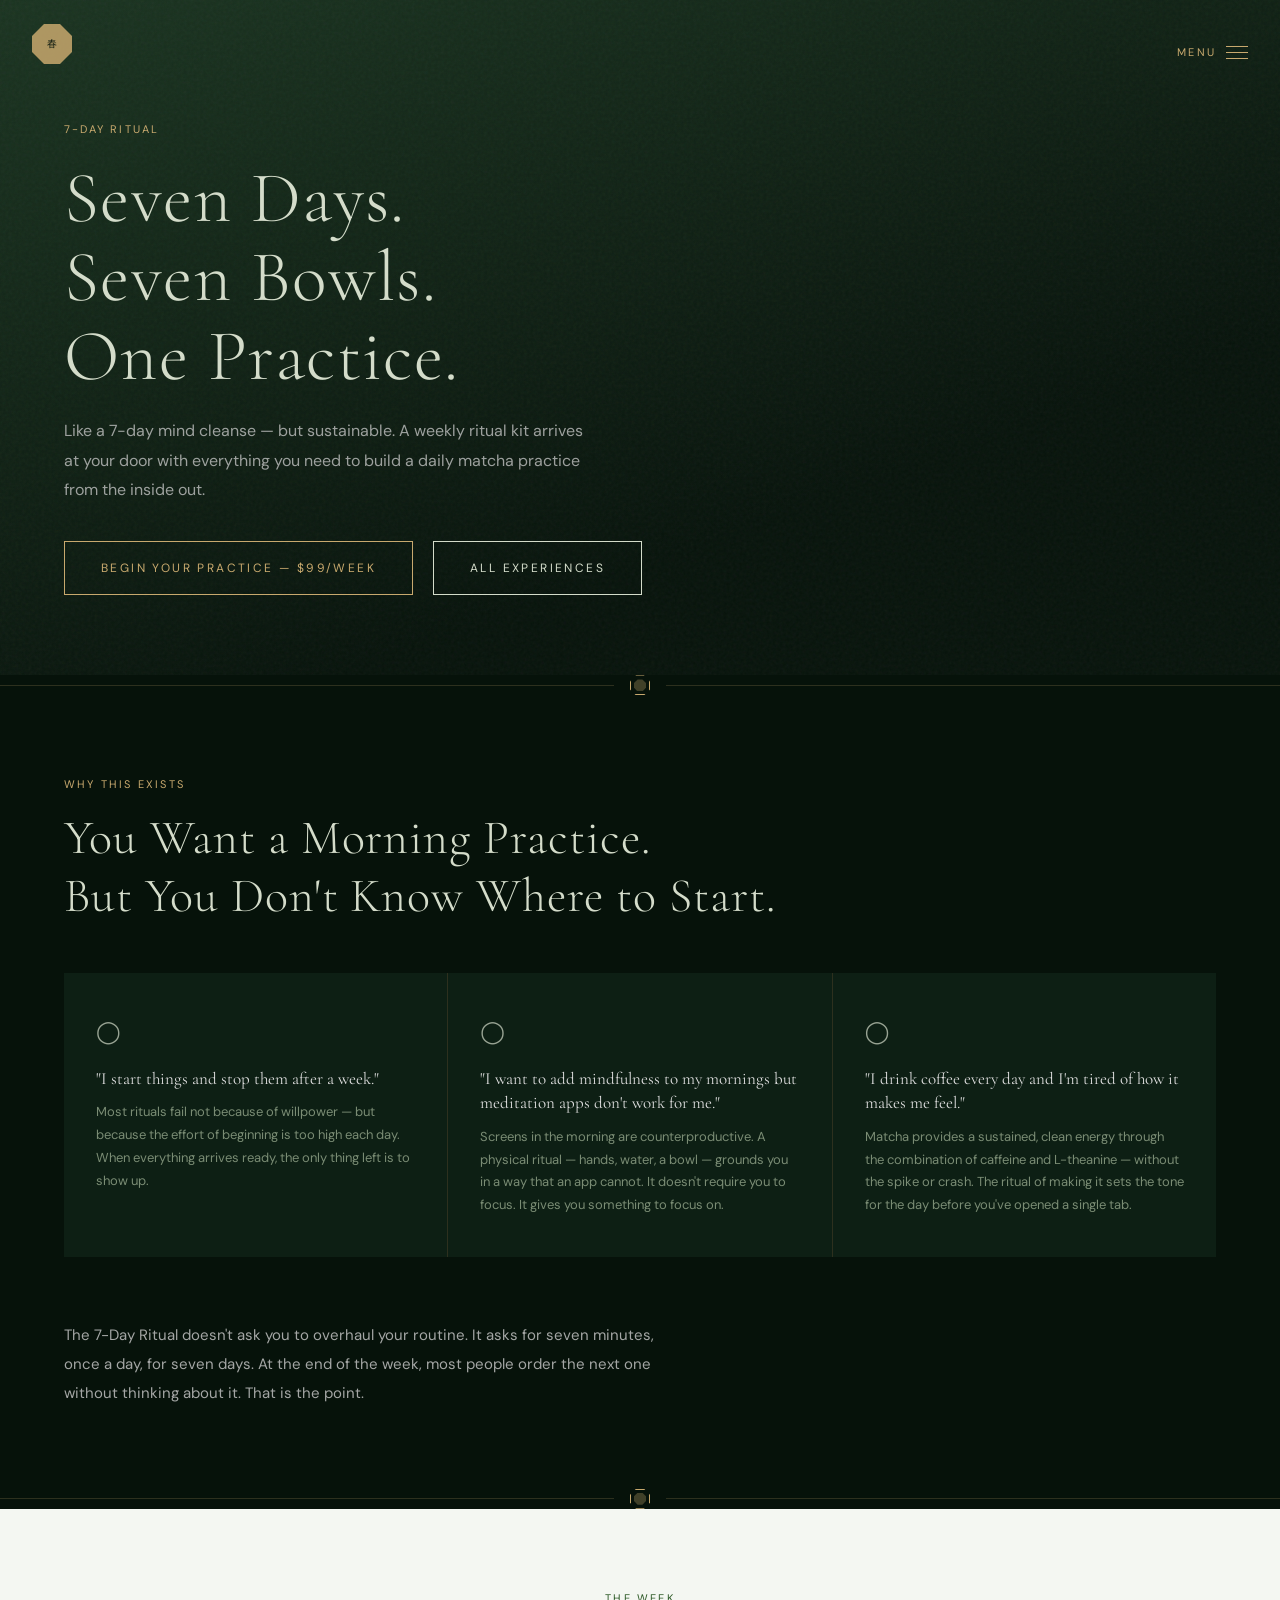
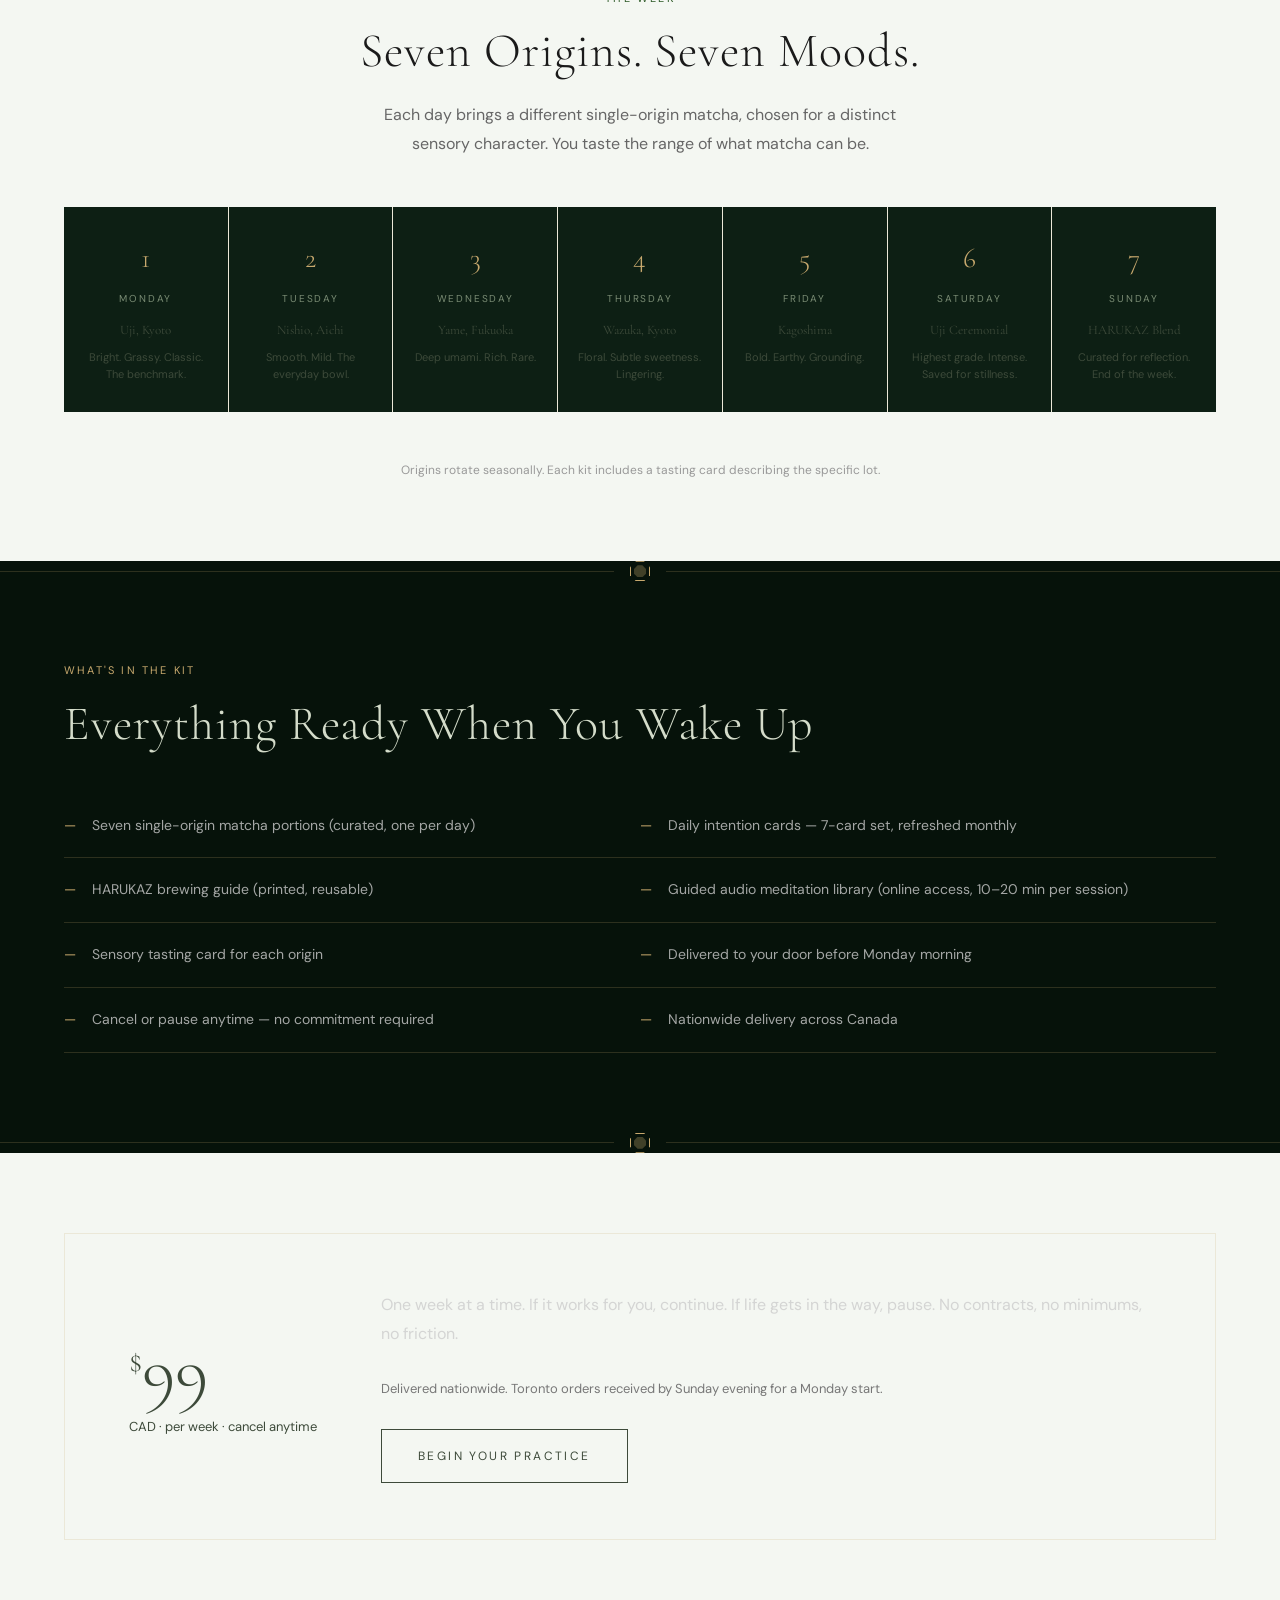
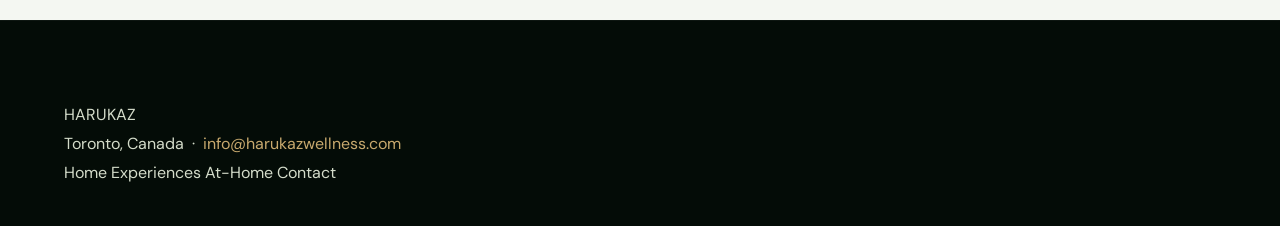
==== 7-day.html @ 4ddda568 "Add separate service pages with 60-min session timelines - home-visit.html: added 60-minute session " ====
<!DOCTYPE html>
<html lang="en">
<head>
  <meta charset="UTF-8">
  <meta name="viewport" content="width=device-width, initial-scale=1.0">
  <title>7-Day Matcha Ritual — HARUKAZ</title>
  <meta name="description" content="Seven days. Seven single-origin matchas. A daily ritual kit delivered to your door — with intention cards and guided meditation. $99/week.">
  <link rel="icon" type="image/png" href="assets/Harukaz.png">
  <link rel="stylesheet" href="style.css">
  <style>
    /* ── PAIN POINT SECTION ── */
    .pain-grid {
      display: grid;
      grid-template-columns: repeat(3, 1fr);
      gap: 1px;
      background: var(--border);
      margin-bottom: 64px;
    }
    .pain-card {
      background: var(--card-1);
      padding: 40px 32px;
    }
    .pain-card__icon { font-size: 22px; margin-bottom: 16px; display: block; opacity: 0.7; }
    .pain-card__q { font-family: var(--font-display); font-size: 17px; color: #ddd; margin-bottom: 10px; line-height: 1.45; }
    .pain-card__a { font-size: 13px; color: var(--text-muted); line-height: 1.75; }

    /* ── WEEKLY FLOW (days) ── */
    .week-flow {
      display: grid;
      grid-template-columns: repeat(7, 1fr);
      gap: 1px;
      background: var(--border);
      margin: 48px 0;
    }
    .day-card {
      background: var(--card-1);
      padding: 28px 18px;
      text-align: center;
    }
    .day-card__num {
      font-family: var(--font-display); font-size: 28px; font-weight: 300;
      color: var(--gold); display: block; margin-bottom: 8px;
    }
    .day-card__name { font-size: 10px; letter-spacing: 0.18em; text-transform: uppercase; color: var(--text-muted); margin-bottom: 12px; display: block; }
    .day-card__origin { font-family: var(--font-display); font-size: 13px; color: #ccc; margin-bottom: 6px; }
    .day-card__note { font-size: 11px; color: var(--text-muted); line-height: 1.6; }

    /* ── INCLUDES ── */
    .includes-list {
      list-style: none;
      display: grid; grid-template-columns: 1fr 1fr; gap: 0;
    }
    .includes-list li {
      padding: 20px 0; border-bottom: 1px solid var(--border);
      display: flex; gap: 16px; align-items: baseline;
      font-size: 14px; color: rgba(204,204,204,0.8);
    }
    .includes-list li::before { content: '—'; color: var(--gold); flex-shrink: 0; }

    /* ── PRICE BOX ── */
    .price-box {
      border: 1px solid var(--border);
      padding: 56px 64px;
      display: flex; gap: 64px; align-items: center;
    }
    .price-box__num {
      font-family: var(--font-display); font-size: 72px; font-weight: 300;
      color: #fff; line-height: 1; white-space: nowrap;
    }
    .price-box__num span { font-size: 32px; vertical-align: top; margin-top: 10px; display: inline-block; }
    .price-box__per { font-size: 13px; color: var(--text-muted); margin-top: 8px; }
    .price-box__detail { flex: 1; }
    .price-box__detail p { color: rgba(204,204,204,0.8); line-height: 1.85; margin-bottom: 28px; }

    @media (max-width: 1024px) {
      .week-flow { grid-template-columns: repeat(4, 1fr); }
    }
    @media (max-width: 900px) {
      .pain-grid { grid-template-columns: 1fr; }
      .includes-list { grid-template-columns: 1fr; }
      .price-box { flex-direction: column; gap: 32px; padding: 40px 28px; }
    }
    @media (max-width: 600px) {
      .week-flow { grid-template-columns: repeat(2, 1fr); }
    }
  </style>
</head>
<body>

<!-- Nav -->
<nav id="nav-persistent">
  <a href="index.html" class="nav-logo-mark" aria-label="HARUKAZ Home">
    <div class="logo-placeholder" aria-hidden="true">春</div>
  </a>
  <button id="nav-toggle" class="nav-toggle" aria-label="Toggle navigation">
    <span class="toggle-text">MENU</span>
    <span class="hamburger" aria-hidden="true"><span></span><span></span><span></span></span>
  </button>
</nav>
<div id="nav-overlay" role="dialog" aria-modal="true">
  <div class="nav-overlay__logo" aria-hidden="true"><img src="assets/Harukaz.png" alt="HARUKAZ"></div>
  <ul class="nav-overlay__links">
    <li><a href="index.html">HOME</a></li>
    <li><a href="services.html">EXPERIENCES</a></li>
    <li><a href="corporate.html">CORPORATE</a></li>
    <li><a href="tea.html">TEA LIBRARY</a></li>
    <li><a href="book.html">BOOK</a></li>
    <li><a href="about.html">ABOUT</a></li>
    <li><a href="contact.html">CONTACT</a></li>
    <li><a href="home-visit.html">AT-HOME</a></li>
  </ul>
</div>

<!-- Hero -->
<header class="page-hero" style="min-height:56vh;">
  <div class="container">
    <div class="label reveal">7-DAY RITUAL</div>
    <h1 class="reveal reveal-delay-1">Seven Days.<br>Seven Bowls.<br>One Practice.</h1>
    <p style="max-width:520px;color:rgba(204,204,204,0.75);margin-top:20px;line-height:1.85;" class="reveal reveal-delay-2">
      Like a 7-day mind cleanse — but sustainable. A weekly ritual kit arrives at your door with everything you need to build a daily matcha practice from the inside out.
    </p>
    <div style="margin-top:36px;" class="reveal reveal-delay-2">
      <a href="https://buy.stripe.com/6oUfZa7tbcsg73Kci7cIE03" class="btn btn--gold" style="margin-right:16px;">Begin Your Practice — $99/week</a>
      <a href="services.html" class="btn btn--ghost">All Experiences</a>
    </div>
  </div>
</header>

<div class="divider"><div class="divider__line"></div><div class="divider__octagon"></div><div class="divider__line"></div></div>

<!-- Pain Points -->
<section class="section section--dark" style="padding:80px 0;">
  <div class="container">
    <div class="section-header reveal" style="margin-bottom:48px;">
      <div class="label">WHY THIS EXISTS</div>
      <h2>You Want a Morning Practice.<br>But You Don't Know Where to Start.</h2>
    </div>

    <div class="pain-grid reveal">
      <div class="pain-card">
        <span class="pain-card__icon">◯</span>
        <p class="pain-card__q">"I start things and stop them after a week."</p>
        <p class="pain-card__a">Most rituals fail not because of willpower — but because the effort of beginning is too high each day. When everything arrives ready, the only thing left is to show up.</p>
      </div>
      <div class="pain-card">
        <span class="pain-card__icon">◯</span>
        <p class="pain-card__q">"I want to add mindfulness to my mornings but meditation apps don't work for me."</p>
        <p class="pain-card__a">Screens in the morning are counterproductive. A physical ritual — hands, water, a bowl — grounds you in a way that an app cannot. It doesn't require you to focus. It gives you something to focus on.</p>
      </div>
      <div class="pain-card">
        <span class="pain-card__icon">◯</span>
        <p class="pain-card__q">"I drink coffee every day and I'm tired of how it makes me feel."</p>
        <p class="pain-card__a">Matcha provides a sustained, clean energy through the combination of caffeine and L-theanine — without the spike or crash. The ritual of making it sets the tone for the day before you've opened a single tab.</p>
      </div>
    </div>

    <div class="reveal" style="max-width:620px;">
      <p style="color:rgba(204,204,204,0.8);line-height:1.95;font-size:15px;">
        The 7-Day Ritual doesn't ask you to overhaul your routine. It asks for seven minutes, once a day, for seven days. At the end of the week, most people order the next one without thinking about it. That is the point.
      </p>
    </div>
  </div>
</section>

<div class="divider"><div class="divider__line"></div><div class="divider__octagon"></div><div class="divider__line"></div></div>

<!-- The 7 Days -->
<section class="section section--light" style="padding:80px 0;">
  <div class="container">
    <div class="section-header section-header--centered reveal" style="margin-bottom:48px;">
      <div class="label">THE WEEK</div>
      <h2>Seven Origins. Seven Moods.</h2>
      <p style="max-width:520px;color:#666;margin:12px auto 0;line-height:1.8;">Each day brings a different single-origin matcha, chosen for a distinct sensory character. You taste the range of what matcha can be.</p>
    </div>
    <div class="week-flow reveal">
      <div class="day-card">
        <span class="day-card__num">1</span>
        <span class="day-card__name">Monday</span>
        <p class="day-card__origin">Uji, Kyoto</p>
        <p class="day-card__note">Bright. Grassy. Classic. The benchmark.</p>
      </div>
      <div class="day-card">
        <span class="day-card__num">2</span>
        <span class="day-card__name">Tuesday</span>
        <p class="day-card__origin">Nishio, Aichi</p>
        <p class="day-card__note">Smooth. Mild. The everyday bowl.</p>
      </div>
      <div class="day-card">
        <span class="day-card__num">3</span>
        <span class="day-card__name">Wednesday</span>
        <p class="day-card__origin">Yame, Fukuoka</p>
        <p class="day-card__note">Deep umami. Rich. Rare.</p>
      </div>
      <div class="day-card">
        <span class="day-card__num">4</span>
        <span class="day-card__name">Thursday</span>
        <p class="day-card__origin">Wazuka, Kyoto</p>
        <p class="day-card__note">Floral. Subtle sweetness. Lingering.</p>
      </div>
      <div class="day-card">
        <span class="day-card__num">5</span>
        <span class="day-card__name">Friday</span>
        <p class="day-card__origin">Kagoshima</p>
        <p class="day-card__note">Bold. Earthy. Grounding.</p>
      </div>
      <div class="day-card">
        <span class="day-card__num">6</span>
        <span class="day-card__name">Saturday</span>
        <p class="day-card__origin">Uji Ceremonial</p>
        <p class="day-card__note">Highest grade. Intense. Saved for stillness.</p>
      </div>
      <div class="day-card">
        <span class="day-card__num">7</span>
        <span class="day-card__name">Sunday</span>
        <p class="day-card__origin">HARUKAZ Blend</p>
        <p class="day-card__note">Curated for reflection. End of the week.</p>
      </div>
    </div>
    <p style="text-align:center;font-size:12px;color:#999;margin-top:16px;">Origins rotate seasonally. Each kit includes a tasting card describing the specific lot.</p>
  </div>
</section>

<div class="divider"><div class="divider__line"></div><div class="divider__octagon"></div><div class="divider__line"></div></div>

<!-- What's included -->
<section class="section section--dark" style="padding:80px 0;">
  <div class="container">
    <div class="section-header reveal" style="margin-bottom:40px;">
      <div class="label">WHAT'S IN THE KIT</div>
      <h2>Everything Ready When You Wake Up</h2>
    </div>
    <ul class="includes-list reveal">
      <li>Seven single-origin matcha portions (curated, one per day)</li>
      <li>Daily intention cards — 7-card set, refreshed monthly</li>
      <li>HARUKAZ brewing guide (printed, reusable)</li>
      <li>Guided audio meditation library (online access, 10–20 min per session)</li>
      <li>Sensory tasting card for each origin</li>
      <li>Delivered to your door before Monday morning</li>
      <li>Cancel or pause anytime — no commitment required</li>
      <li>Nationwide delivery across Canada</li>
    </ul>
  </div>
</section>

<div class="divider"><div class="divider__line"></div><div class="divider__octagon"></div><div class="divider__line"></div></div>

<!-- Price & CTA -->
<section class="section section--light" style="padding:80px 0;">
  <div class="container">
    <div class="price-box reveal">
      <div>
        <p class="price-box__num"><span>$</span>99</p>
        <p class="price-box__per">CAD · per week · cancel anytime</p>
      </div>
      <div class="price-box__detail">
        <p>One week at a time. If it works for you, continue. If life gets in the way, pause. No contracts, no minimums, no friction.</p>
        <p style="font-size:13px;color:#777;margin-bottom:28px;">Delivered nationwide. Toronto orders received by Sunday evening for a Monday start.</p>
        <a href="https://buy.stripe.com/6oUfZa7tbcsg73Kci7cIE03" class="btn btn--dark">Begin Your Practice</a>
      </div>
    </div>
  </div>
</section>

<!-- Footer -->
<footer class="footer">
  <div class="container">
    <div class="footer__inner">
      <p class="footer__brand">HARUKAZ</p>
      <p>Toronto, Canada &nbsp;·&nbsp; <a href="mailto:info@harukazwellness.com" style="color:var(--gold);">info@harukazwellness.com</a></p>
      <nav class="footer__links">
        <a href="index.html">Home</a>
        <a href="services.html">Experiences</a>
        <a href="home-visit.html">At-Home</a>
        <a href="contact.html">Contact</a>
      </nav>
    </div>
  </div>
</footer>

<script src="main.js"></script>
</body>
</html>
---- style.css ----
/* ─────────────────────────────────────────────
   HARUKAZ — Global Stylesheet
   春風 · Matcha Meditation for Elevated Minds
   ───────────────────────────────────────────── */

@import url('https://fonts.googleapis.com/css2?family=Cormorant+Garamond:ital,wght@0,300;0,400;0,500;0,600;1,300;1,400;1,500&family=DM+Sans:wght@300;400;500&family=Noto+Serif+JP:wght@300;400;500&display=swap');

/* ── Reset & Base ── */
*, *::before, *::after { box-sizing: border-box; margin: 0; padding: 0; }

:root {
  --bg-dark:    #06120A;
  --bg-light:   #F4F7F2;
  --card-1:     #0D1F14;
  --card-2:     #162A1C;
  --gold:       #C8A96E;
  --gold-dim:   rgba(200,169,110,0.15);
  --red:        #C0392B;
  --matcha:     #2D5A27;
  --matcha-deep:#1A3320;
  --text-dark:  #D4DCCA;
  --text-light: #3D4A3A;
  --text-muted: #7A8C74;
  --border:     rgba(200,169,110,0.2);

  --font-display: 'Cormorant Garamond', Georgia, serif;
  --font-body:    'DM Sans', system-ui, sans-serif;
  --font-jp:      'Noto Serif JP', serif;

  --transition: 0.6s cubic-bezier(0.25, 0.46, 0.45, 0.94);
  --transition-fast: 0.3s ease;
}

html { scroll-behavior: smooth; font-size: 16px; }

body {
  font-family: var(--font-body);
  background: var(--bg-dark);
  color: var(--text-dark);
  line-height: 1.7;
  overflow-x: hidden;
}

img { display: block; max-width: 100%; height: auto; }
a { color: inherit; text-decoration: none; }
button { cursor: pointer; border: none; background: none; font-family: inherit; }

/* ── Typography Scale ── */
h1 { font-family: var(--font-display); font-size: clamp(48px, 8vw, 72px); font-weight: 300; letter-spacing: 0.02em; line-height: 1.1; }
h2 { font-family: var(--font-display); font-size: clamp(32px, 5vw, 48px); font-weight: 300; letter-spacing: 0.02em; line-height: 1.2; }
h3 { font-family: var(--font-display); font-size: clamp(20px, 3vw, 28px); font-weight: 400; line-height: 1.3; }
p  { font-size: 16px; line-height: 1.8; }

.label {
  font-family: var(--font-body);
  font-size: 11px;
  letter-spacing: 0.2em;
  text-transform: uppercase;
  color: var(--gold);
  display: flex;
  align-items: baseline;
  gap: 0.6em;
}
.label .jp {
  font-family: var(--font-jp);
  font-size: 12px;
  letter-spacing: 0.1em;
  text-transform: none;
}

.caption { font-size: 12px; letter-spacing: 0.05em; color: var(--text-muted); }

/* ── Layout Utilities ── */
.container { width: 100%; max-width: 1200px; margin: 0 auto; padding: 0 24px; }
.container--wide { max-width: 1400px; }
.container--narrow { max-width: 800px; }

.section { padding: 120px 0; }
.section--dark  { background: var(--bg-dark); color: var(--text-dark); }
.section--light { background: var(--bg-light); color: var(--text-light); }
.section--light .label { color: var(--matcha); }
.section--light h2, .section--light h3 { color: #1A1A1A; }
.section--light p { color: var(--text-light); }

/* ── Gold Divider ── */
.divider {
  display: flex;
  align-items: center;
  gap: 16px;
  margin: 0;
  overflow: hidden;
}
.divider__line { flex: 1; height: 1px; background: var(--border); }
.divider__octagon {
  width: 20px; height: 20px; flex-shrink: 0;
  display: inline-block;
  background: transparent;
  clip-path: polygon(30% 0%, 70% 0%, 100% 30%, 100% 70%, 70% 100%, 30% 100%, 0% 70%, 0% 30%);
  border: 1px solid var(--gold);
  position: relative;
}
.divider__octagon::after {
  content: '';
  position: absolute;
  inset: 3px;
  clip-path: polygon(30% 0%, 70% 0%, 100% 30%, 100% 70%, 70% 100%, 30% 100%, 0% 70%, 0% 30%);
  background: var(--gold);
  opacity: 0.3;
}

/* ── Octagon Motif ── */
.oct-frame {
  position: relative;
  padding: 32px 40px;
}
.oct-frame::before {
  content: '';
  position: absolute;
  inset: 0;
  clip-path: polygon(6% 0%, 94% 0%, 100% 6%, 100% 94%, 94% 100%, 6% 100%, 0% 94%, 0% 6%);
  border: 1px solid var(--border);
  pointer-events: none;
}

/* ── Navigation (Full-Screen Overlay) ── */
#nav-persistent {
  position: fixed;
  top: 0; left: 0; right: 0;
  z-index: 900;
  padding: 24px 32px;
  display: flex;
  justify-content: space-between;
  align-items: center;
  pointer-events: none;
  transition: background 0.5s ease, backdrop-filter 0.5s ease, padding 0.4s ease;
}
#nav-persistent.scrolled {
  background: rgba(6, 18, 10, 0.88);
  backdrop-filter: blur(14px);
  -webkit-backdrop-filter: blur(14px);
  padding: 16px 32px;
  border-bottom: 1px solid rgba(200, 169, 110, 0.12);
}
#nav-persistent > * { pointer-events: all; }

.nav-logo-mark {
  width: 56px; height: 56px;
  opacity: 0.85;
  transition: opacity var(--transition-fast);
}
.nav-logo-mark:hover { opacity: 1; }
.nav-logo-mark img { width: 100%; height: 100%; object-fit: contain; }

/* Overlay logo: invert white bg so it shows cleanly on dark overlay */
.nav-overlay__logo img {
  filter: invert(1);
  mix-blend-mode: screen;
}
.nav-logo-mark .logo-placeholder {
  width: 40px; height: 40px;
  clip-path: polygon(30% 0%, 70% 0%, 100% 30%, 100% 70%, 70% 100%, 30% 100%, 0% 70%, 0% 30%);
  background: var(--gold);
  display: flex; align-items: center; justify-content: center;
  font-family: var(--font-display);
  font-size: 10px;
  color: var(--bg-dark);
  letter-spacing: 0.05em;
}

.nav-toggle {
  font-family: var(--font-body);
  font-size: 11px;
  letter-spacing: 0.2em;
  text-transform: uppercase;
  color: var(--gold);
  display: flex;
  align-items: center;
  gap: 10px;
  transition: opacity var(--transition-fast);
  background: none;
  border: none;
  cursor: pointer;
}
.nav-toggle:hover { opacity: 0.7; }
.nav-toggle .hamburger {
  display: flex; flex-direction: column; gap: 5px;
}
.nav-toggle .hamburger span {
  display: block; width: 22px; height: 1px;
  background: var(--gold);
  transition: var(--transition-fast);
}
.nav-toggle.active .hamburger span:nth-child(1) { transform: translateY(6px) rotate(45deg); }
.nav-toggle.active .hamburger span:nth-child(2) { opacity: 0; }
.nav-toggle.active .hamburger span:nth-child(3) { transform: translateY(-6px) rotate(-45deg); }

/* Full-Screen Nav Overlay */
#nav-overlay {
  position: fixed;
  inset: 0;
  z-index: 800;
  background: rgba(4, 12, 7, 0.97);
  backdrop-filter: blur(12px);
  display: flex;
  flex-direction: column;
  align-items: center;
  justify-content: center;
  opacity: 0;
  pointer-events: none;
  transition: opacity 0.5s ease;
}
#nav-overlay.open {
  opacity: 1;
  pointer-events: all;
}

.nav-overlay__logo {
  width: 180px;
  margin-bottom: 48px;
}
.nav-overlay__logo img { width: 100%; }
.nav-overlay__logo .logo-placeholder-lg {
  width: 180px; height: 180px;
  clip-path: polygon(30% 0%, 70% 0%, 100% 30%, 100% 70%, 70% 100%, 30% 100%, 0% 70%, 0% 30%);
  background: linear-gradient(135deg, var(--gold) 0%, #8B7340 100%);
  display: flex; align-items: center; justify-content: center;
  font-family: var(--font-display);
  font-size: 28px;
  font-weight: 300;
  color: var(--bg-dark);
  letter-spacing: 0.15em;
}

.nav-overlay__links {
  list-style: none;
  text-align: center;
}
.nav-overlay__links li {
  margin-bottom: 8px;
  transform: translateY(20px);
  opacity: 0;
  transition: opacity 0.4s ease, transform 0.4s ease;
}
#nav-overlay.open .nav-overlay__links li { opacity: 1; transform: translateY(0); }
#nav-overlay.open .nav-overlay__links li:nth-child(1) { transition-delay: 0.05s; }
#nav-overlay.open .nav-overlay__links li:nth-child(2) { transition-delay: 0.10s; }
#nav-overlay.open .nav-overlay__links li:nth-child(3) { transition-delay: 0.15s; }
#nav-overlay.open .nav-overlay__links li:nth-child(4) { transition-delay: 0.20s; }
#nav-overlay.open .nav-overlay__links li:nth-child(5) { transition-delay: 0.25s; }
#nav-overlay.open .nav-overlay__links li:nth-child(6) { transition-delay: 0.30s; }
#nav-overlay.open .nav-overlay__links li:nth-child(7) { transition-delay: 0.35s; }

.nav-overlay__links a {
  display: block;
  padding: 10px 24px;
  font-family: var(--font-display);
  font-size: clamp(36px, 5vw, 56px);
  font-weight: 300;
  color: var(--text-dark);
  letter-spacing: 0.05em;
  transition: color var(--transition-fast);
  line-height: 1.1;
}
.nav-overlay__links a:hover { color: var(--gold); }
.nav-overlay__links .nav-jp {
  display: block;
  font-family: var(--font-jp);
  font-size: 12px;
  letter-spacing: 0.15em;
  color: var(--text-muted);
  margin-top: -2px;
}

/* ── Hero Section ── */
.hero {
  min-height: 100vh;
  display: flex;
  align-items: center;
  justify-content: center;
  position: relative;
  overflow: hidden;
  background: linear-gradient(160deg, var(--matcha-deep) 0%, var(--bg-dark) 60%);
}

.hero__canvas {
  position: absolute;
  inset: 0;
  width: 100%;
  height: 100%;
  pointer-events: none;
}

.hero__content {
  position: relative;
  z-index: 2;
  text-align: center;
  padding: 120px 24px;
}

.hero__eyebrow {
  font-family: var(--font-body);
  font-size: 11px;
  letter-spacing: 0.25em;
  text-transform: uppercase;
  color: var(--gold);
  opacity: 0;
  animation: fadeUp 1s ease 0.3s forwards;
  margin-bottom: 32px;
}

.hero__title {
  font-family: var(--font-display);
  font-size: clamp(64px, 12vw, 120px);
  font-weight: 300;
  color: #FFFFFF;
  letter-spacing: 0.15em;
  opacity: 0;
  animation: fadeUp 1.2s ease 0.6s forwards;
  margin-bottom: 16px;
}

.hero__kanji {
  font-family: var(--font-jp);
  font-size: clamp(20px, 3vw, 32px);
  font-weight: 300;
  color: var(--gold);
  letter-spacing: 0.4em;
  opacity: 0;
  animation: fadeUp 1s ease 0.9s forwards;
  margin-bottom: 40px;
}

.hero__tagline {
  font-family: var(--font-display);
  font-size: clamp(16px, 2vw, 22px);
  font-weight: 300;
  font-style: italic;
  color: rgba(204, 204, 204, 0.8);
  max-width: 600px;
  margin: 0 auto;
  opacity: 0;
  animation: fadeUp 1s ease 1.2s forwards;
}

.hero__scroll {
  position: absolute;
  bottom: 40px;
  left: 50%;
  transform: translateX(-50%);
  display: flex;
  flex-direction: column;
  align-items: center;
  gap: 8px;
  opacity: 0;
  animation: fadeUp 1s ease 1.8s forwards;
  color: var(--text-muted);
  font-size: 11px;
  letter-spacing: 0.15em;
}
.hero__scroll__arrow {
  width: 1px;
  height: 40px;
  background: linear-gradient(to bottom, transparent, var(--gold));
  animation: scrollPulse 2s ease-in-out infinite;
}

/* ── Hero Video Section ── */
.hero-video {
  position: relative;
  width: 100%;
  max-height: 56vh;
  overflow: hidden;
  background: var(--bg-dark);
  display: flex;
  align-items: center;
}
.hero-video video {
  width: 100%;
  height: 100%;
  max-height: 56vh;
  object-fit: cover;
  display: block;
}
.hero-video__placeholder {
  width: 100%;
  aspect-ratio: 16/9;
  max-height: 56vh;
  background: linear-gradient(160deg, var(--matcha-deep) 0%, var(--bg-dark) 55%, #0D1A0D 100%);
  display: flex;
  flex-direction: column;
  align-items: center;
  justify-content: center;
  gap: 16px;
  color: rgba(200, 169, 110, 0.35);
  font-family: var(--font-display);
  font-size: clamp(14px, 2vw, 20px);
  font-weight: 300;
  letter-spacing: 0.2em;
  text-transform: uppercase;
}
.hero-video__placeholder::before {
  content: '';
  width: 60px;
  height: 60px;
  border: 1px solid rgba(200, 169, 110, 0.3);
  clip-path: polygon(30% 0%, 70% 0%, 100% 30%, 100% 70%, 70% 100%, 30% 100%, 0% 70%, 0% 30%);
  animation: octPulse 3s ease-in-out infinite;
}
.hero-video__overlay {
  position: absolute;
  inset: 0;
  background: linear-gradient(to bottom, rgba(6,18,10,0.25) 0%, transparent 40%, rgba(6,18,10,0.55) 100%);
  pointer-events: none;
}
.hero-video__caption {
  position: absolute;
  bottom: 48px;
  left: 50%;
  transform: translateX(-50%);
  text-align: center;
  white-space: nowrap;
}
.hero-video__caption .label { justify-content: center; margin-bottom: 10px; }
.hero-video__caption p {
  font-family: var(--font-display);
  font-size: clamp(14px, 1.8vw, 20px);
  font-weight: 300;
  font-style: italic;
  color: rgba(255, 255, 255, 0.75);
}

/* ── Image Placeholders ── */
.img-placeholder {
  width: 100%;
  background: linear-gradient(135deg, var(--matcha-deep) 0%, var(--bg-dark) 100%);
  position: relative;
  overflow: hidden;
}
.img-placeholder::after {
  content: '';
  position: absolute;
  inset: 0;
  background: url("data:image/svg+xml,%3Csvg viewBox='0 0 256 256' xmlns='http://www.w3.org/2000/svg'%3E%3Cfilter id='grain'%3E%3CfeTurbulence type='fractalNoise' baseFrequency='0.9' numOctaves='4' stitchTiles='stitch'/%3E%3C/filter%3E%3Crect width='100%25' height='100%25' filter='url(%23grain)' opacity='0.08'/%3E%3C/svg%3E");
  opacity: 0.6;
  pointer-events: none;
}
.img-placeholder:hover { filter: saturate(1.2); }
.img-placeholder--tall  { aspect-ratio: 3/4; }
.img-placeholder--wide  { aspect-ratio: 16/9; }
.img-placeholder--sq    { aspect-ratio: 1; }
.img-placeholder--hero  { aspect-ratio: 16/7; }

/* ── Pull Quote ── */
.pull-quote {
  font-family: var(--font-display);
  font-size: clamp(24px, 3.5vw, 40px);
  font-weight: 300;
  font-style: italic;
  line-height: 1.4;
  text-align: center;
  max-width: 900px;
  margin: 0 auto;
  padding: 64px 40px;
  border-left: none;
  position: relative;
}
.pull-quote--framed {
  padding: 48px 64px;
  clip-path: polygon(2% 0%, 98% 0%, 100% 2%, 100% 98%, 98% 100%, 2% 100%, 0% 98%, 0% 2%);
  border: 1px solid var(--border);
}

/* ── Section Header ── */
.section-header { margin-bottom: 64px; }
.section-header .label { margin-bottom: 16px; }
.section-header h2 { margin-bottom: 20px; }
.section-header p { max-width: 600px; }
.section-header--centered { text-align: center; }
.section-header--centered p { margin: 0 auto; }
.section-header--centered .label { justify-content: center; }

/* ── Cards ── */
.card-grid { display: grid; gap: 24px; }
.card-grid--2 { grid-template-columns: repeat(2, 1fr); }
.card-grid--3 { grid-template-columns: repeat(3, 1fr); }
.card-grid--6 { grid-template-columns: repeat(3, 1fr); }

.card {
  background: var(--card-1);
  overflow: hidden;
  transition: transform var(--transition-fast), box-shadow var(--transition-fast);
  position: relative;
}
.card:hover { transform: translateY(-4px); box-shadow: 0 20px 60px rgba(0,0,0,0.4); }
.card--light { background: #fff; box-shadow: 0 4px 24px rgba(0,0,0,0.06); }
.card--light:hover { box-shadow: 0 20px 60px rgba(0,0,0,0.12); }

.card__image { overflow: hidden; }
.card__image .img-placeholder { transition: transform 0.8s ease; }
.card:hover .card__image .img-placeholder { transform: scale(1.04); }

.card__body { padding: 24px 28px 28px; }

.card__tag {
  display: inline-block;
  font-size: 10px;
  letter-spacing: 0.2em;
  text-transform: uppercase;
  color: var(--gold);
  margin-bottom: 12px;
}
.section--light .card__tag { color: var(--matcha); }

.card__title {
  font-family: var(--font-display);
  font-size: 22px;
  font-weight: 400;
  line-height: 1.3;
  margin-bottom: 12px;
}
.section--light .card__title { color: #1A1A1A; }

.card__excerpt { font-size: 14px; color: var(--text-muted); line-height: 1.7; }
.section--light .card__excerpt { color: #666; }

.card__link {
  display: inline-block;
  margin-top: 16px;
  font-size: 12px;
  letter-spacing: 0.15em;
  text-transform: uppercase;
  color: var(--gold);
  transition: gap var(--transition-fast);
}
.card__link::after { content: ' →'; }
.section--light .card__link { color: var(--matcha); }

/* Oct hover on service cards */
.card--service {
  clip-path: polygon(0% 0%, 100% 0%, 100% 100%, 0% 100%);
  transition: clip-path 0.4s ease, transform 0.3s ease;
}
.card--service:hover {
  clip-path: polygon(4% 0%, 96% 0%, 100% 4%, 100% 96%, 96% 100%, 4% 100%, 0% 96%, 0% 4%);
}

/* ── Stat Cards ── */
.stat-card {
  padding: 40px 32px;
  border: 1px solid var(--border);
  text-align: center;
}
.stat-card__number {
  font-family: var(--font-display);
  font-size: clamp(48px, 6vw, 72px);
  font-weight: 300;
  color: var(--gold);
  line-height: 1;
  margin-bottom: 12px;
}
.stat-card__label { font-size: 14px; color: var(--text-dark); line-height: 1.6; }
.stat-card__citation { margin-top: 12px; font-size: 11px; color: var(--text-muted); font-style: italic; }

/* ── Buttons & Links ── */
.btn {
  display: inline-block;
  padding: 16px 36px;
  font-family: var(--font-body);
  font-size: 12px;
  letter-spacing: 0.2em;
  text-transform: uppercase;
  transition: all var(--transition-fast);
  border: 1px solid currentColor;
}
.btn--gold { color: var(--gold); border-color: var(--gold); }
.btn--gold:hover { background: var(--gold); color: var(--bg-dark); }
.btn--white { color: #fff; border-color: rgba(255,255,255,0.4); }
.btn--white:hover { background: rgba(255,255,255,0.1); }
.btn--dark { color: var(--text-light); border-color: var(--text-light); }
.btn--dark:hover { background: var(--text-light); color: var(--bg-light); }

.text-link {
  font-size: 13px;
  letter-spacing: 0.15em;
  text-transform: uppercase;
  color: var(--gold);
  display: inline-flex;
  align-items: center;
  gap: 8px;
  transition: gap var(--transition-fast);
}
.text-link:hover { gap: 14px; }
.text-link::after { content: '→'; }
.section--light .text-link { color: var(--matcha); }

/* ── Animations ── */
@keyframes fadeUp {
  from { opacity: 0; transform: translateY(20px); }
  to   { opacity: 1; transform: translateY(0); }
}
@keyframes scrollPulse {
  0%, 100% { opacity: 0.4; transform: scaleY(1); }
  50%       { opacity: 1;   transform: scaleY(1.3); }
}
@keyframes shimmer {
  0%   { transform: translateX(-100%); }
  100% { transform: translateX(100%); }
}

/* Scroll-triggered reveal */
.reveal {
  opacity: 0;
  transform: translateY(24px);
  transition: opacity 0.8s ease, transform 0.8s ease;
}
.reveal.revealed { opacity: 1; transform: translateY(0); }
.reveal-delay-1 { transition-delay: 0.1s; }
.reveal-delay-2 { transition-delay: 0.2s; }
.reveal-delay-3 { transition-delay: 0.3s; }
.reveal-delay-4 { transition-delay: 0.4s; }
.reveal-delay-5 { transition-delay: 0.5s; }

/* ── Full-Width Image Section ── */
.fullwidth-section {
  position: relative;
  overflow: hidden;
  min-height: 70vh;
  display: flex;
  align-items: center;
}
.fullwidth-section__bg {
  position: absolute;
  inset: 0;
  background: linear-gradient(135deg, var(--matcha-deep) 0%, var(--bg-dark) 100%);
  transform: scale(1.05);
  transition: transform 8s ease;
}
.fullwidth-section__overlay {
  position: absolute;
  inset: 0;
  background: rgba(6, 18, 10, 0.55);
}
.fullwidth-section__content {
  position: relative;
  z-index: 2;
  width: 100%;
  text-align: center;
  padding: 120px 24px;
}

/* ── Forms ── */
.form-group { margin-bottom: 28px; }
.form-label {
  display: block;
  font-size: 11px;
  letter-spacing: 0.2em;
  text-transform: uppercase;
  color: var(--gold);
  margin-bottom: 10px;
}
.form-input, .form-select, .form-textarea {
  width: 100%;
  background: transparent;
  border: none;
  border-bottom: 1px solid rgba(200,169,110,0.3);
  padding: 12px 0;
  font-family: var(--font-body);
  font-size: 15px;
  color: var(--text-dark);
  transition: border-color var(--transition-fast);
  outline: none;
  -webkit-appearance: none;
}
.form-input::placeholder, .form-textarea::placeholder { color: var(--text-muted); }
.form-input:focus, .form-select:focus, .form-textarea:focus { border-color: var(--gold); }
.form-select {
  background: var(--card-1);
  border: 1px solid rgba(200,169,110,0.3);
  padding: 12px 16px;
  cursor: pointer;
  color: var(--text-dark);
}
.form-select option { background: var(--card-1); }
.form-textarea { resize: vertical; min-height: 120px; border: 1px solid rgba(200,169,110,0.3); padding: 12px; }
.form-textarea:focus { border-color: var(--gold); }

/* ── Thank-You Overlay ── */
#thankyou-overlay {
  position: fixed;
  inset: 0;
  z-index: 9999;
  background: var(--bg-dark);
  display: flex;
  align-items: center;
  justify-content: center;
  opacity: 0;
  pointer-events: none;
  transition: opacity 1s ease;
  flex-direction: column;
  text-align: center;
  padding: 40px;
}
#thankyou-overlay.active { opacity: 1; pointer-events: all; }

.oct-rings {
  position: relative;
  width: 200px;
  height: 200px;
  margin: 0 auto 48px;
}
.oct-ring {
  position: absolute;
  top: 50%; left: 50%;
  transform: translate(-50%, -50%);
  border: 1px solid var(--gold);
  clip-path: polygon(30% 0%, 70% 0%, 100% 30%, 100% 70%, 70% 100%, 30% 100%, 0% 70%, 0% 30%);
  animation: octPulse 3s ease-in-out infinite;
}
.oct-ring:nth-child(1) { width: 60px;  height: 60px;  animation-delay: 0s;    opacity: 0.9; }
.oct-ring:nth-child(2) { width: 100px; height: 100px; animation-delay: 0.4s;  opacity: 0.6; }
.oct-ring:nth-child(3) { width: 140px; height: 140px; animation-delay: 0.8s;  opacity: 0.4; }
.oct-ring:nth-child(4) { width: 180px; height: 180px; animation-delay: 1.2s;  opacity: 0.2; }

@keyframes octPulse {
  0%, 100% { transform: translate(-50%, -50%) scale(1); opacity: inherit; }
  50%       { transform: translate(-50%, -50%) scale(1.08); }
}

.thankyou__main {
  font-family: var(--font-display);
  font-size: clamp(36px, 5vw, 56px);
  font-weight: 300;
  color: var(--gold);
  opacity: 0;
  transform: translateY(20px);
  transition: opacity 0.8s ease, transform 0.8s ease;
}
.thankyou__jp {
  font-family: var(--font-jp);
  font-size: 20px;
  color: var(--text-muted);
  margin-top: 8px;
  opacity: 0;
  transform: translateY(20px);
  transition: opacity 0.8s ease 0.3s, transform 0.8s ease 0.3s;
}
.thankyou__body {
  font-size: 15px;
  color: var(--text-muted);
  max-width: 480px;
  margin-top: 24px;
  opacity: 0;
  transform: translateY(20px);
  transition: opacity 0.8s ease 5s, transform 0.8s ease 5s;
}
#thankyou-overlay.active .thankyou__main { opacity: 1; transform: translateY(0); }
#thankyou-overlay.active .thankyou__jp   { opacity: 1; transform: translateY(0); }
#thankyou-overlay.active .thankyou__body { opacity: 1; transform: translateY(0); }

/* ── Quiz ── */
.quiz-container {
  background: var(--card-1);
  padding: 48px;
  max-width: 720px;
  margin: 0 auto;
}
.quiz-question { margin-bottom: 40px; }
.quiz-question__text {
  font-family: var(--font-display);
  font-size: 20px;
  font-weight: 400;
  margin-bottom: 16px;
  color: var(--text-dark);
}
.quiz-scale {
  display: flex;
  gap: 8px;
  align-items: center;
}
.quiz-scale label {
  display: flex;
  flex-direction: column;
  align-items: center;
  gap: 8px;
  cursor: pointer;
  flex: 1;
}
.quiz-scale input[type="radio"] { display: none; }
.quiz-scale .scale-btn {
  width: 100%;
  height: 44px;
  display: flex;
  align-items: center;
  justify-content: center;
  border: 1px solid var(--border);
  font-size: 14px;
  color: var(--text-muted);
  transition: all var(--transition-fast);
}
.quiz-scale input:checked + .scale-btn,
.quiz-scale label:hover .scale-btn {
  border-color: var(--gold);
  color: var(--gold);
  background: var(--gold-dim);
}
.scale-labels {
  display: flex;
  justify-content: space-between;
  margin-top: 8px;
  font-size: 11px;
  color: var(--text-muted);
}

.quiz-result {
  display: none;
  padding: 40px;
  border: 1px solid var(--border);
  text-align: center;
  margin-top: 32px;
}
.quiz-result.show { display: block; }
.quiz-result__score {
  font-family: var(--font-display);
  font-size: 72px;
  font-weight: 300;
  color: var(--gold);
  line-height: 1;
  margin-bottom: 16px;
}
.quiz-result__text { font-size: 16px; color: var(--text-dark); max-width: 500px; margin: 0 auto 28px; }

/* ── Tea Flavor Bars ── */
.flavor-bar { margin-bottom: 6px; }
.flavor-bar__label { font-size: 12px; color: var(--text-muted); margin-bottom: 4px; }
.flavor-bar__track { height: 3px; background: var(--card-2); border-radius: 2px; overflow: hidden; }
.flavor-bar__fill  { height: 100%; background: var(--gold); border-radius: 2px; transition: width 1s ease; }

/* ── Origins Grid ── */
.origins-grid { display: grid; gap: 24px; grid-template-columns: repeat(auto-fill, minmax(200px, 1fr)); }
.origin-card {
  padding: 28px 24px;
  border: 1px solid var(--border);
  transition: border-color var(--transition-fast);
}
.origin-card:hover { border-color: var(--gold); }
.origin-card__region {
  font-family: var(--font-jp);
  font-size: 22px;
  color: var(--gold);
  margin-bottom: 6px;
}
.origin-card__en { font-size: 12px; letter-spacing: 0.15em; text-transform: uppercase; color: var(--text-muted); margin-bottom: 20px; }
.origin-card__profile { font-size: 14px; color: var(--text-dark); line-height: 1.6; }

/* ── Flow Steps (About) ── */
.flow-steps { display: flex; gap: 0; overflow-x: auto; }
.flow-step {
  flex: 1;
  min-width: 140px;
  padding: 32px 20px;
  text-align: center;
  border-right: 1px solid var(--border);
  position: relative;
}
.flow-step:last-child { border-right: none; }
.flow-step__num {
  width: 48px; height: 48px;
  clip-path: polygon(30% 0%, 70% 0%, 100% 30%, 100% 70%, 70% 100%, 30% 100%, 0% 70%, 0% 30%);
  background: var(--gold-dim);
  border: 1px solid var(--border);
  display: flex; align-items: center; justify-content: center;
  font-family: var(--font-display);
  font-size: 18px;
  color: var(--gold);
  margin: 0 auto 16px;
}
.flow-step__name { font-family: var(--font-display); font-size: 18px; color: var(--text-dark); margin-bottom: 8px; }
.flow-step__desc { font-size: 13px; color: var(--text-muted); line-height: 1.6; }

/* ── Science Table ── */
.science-table { width: 100%; border-collapse: collapse; }
.science-table th {
  padding: 12px 16px;
  font-size: 11px;
  letter-spacing: 0.2em;
  text-transform: uppercase;
  color: var(--gold);
  border-bottom: 1px solid var(--border);
  text-align: left;
}
.science-table td {
  padding: 20px 16px;
  font-size: 14px;
  color: var(--text-dark);
  border-bottom: 1px solid rgba(255,255,255,0.04);
  vertical-align: top;
  line-height: 1.6;
}
.science-table tr:last-child td { border-bottom: none; }
.science-table .study-title { font-family: var(--font-display); font-size: 16px; margin-bottom: 4px; color: #ddd; }
.science-table .study-journal { font-size: 12px; color: var(--text-muted); font-style: italic; }

/* ── Newsletter ── */
.newsletter-form {
  display: flex;
  gap: 0;
  max-width: 480px;
  border-bottom: 1px solid var(--border);
}
.newsletter-input {
  flex: 1;
  background: transparent;
  border: none;
  padding: 14px 0;
  font-family: var(--font-body);
  font-size: 14px;
  color: var(--text-dark);
  outline: none;
}
.newsletter-input::placeholder { color: var(--text-muted); }
.newsletter-btn {
  font-family: var(--font-body);
  font-size: 11px;
  letter-spacing: 0.2em;
  text-transform: uppercase;
  color: var(--gold);
  background: none;
  border: none;
  padding: 14px 0 14px 24px;
  cursor: pointer;
  transition: opacity var(--transition-fast);
}
.newsletter-btn:hover { opacity: 0.7; }

/* ── Footer ── */
footer {
  background: #040C07;
  padding: 80px 0 40px;
  border-top: 1px solid rgba(255,255,255,0.04);
}
.footer-logo {
  display: block;
  width: 120px;
  margin: 0 auto 16px;
}
.footer-logo img { width: 100%; }
.footer-logo .logo-placeholder-sm {
  width: 120px; height: 120px;
  clip-path: polygon(30% 0%, 70% 0%, 100% 30%, 100% 70%, 70% 100%, 30% 100%, 0% 70%, 0% 30%);
  background: linear-gradient(135deg, var(--gold) 0%, #7a6230 100%);
  display: flex; align-items: center; justify-content: center;
  font-family: var(--font-display);
  font-size: 16px;
  color: var(--bg-dark);
  letter-spacing: 0.12em;
  margin: 0 auto;
}
.footer-tagline {
  text-align: center;
  font-style: italic;
  font-family: var(--font-display);
  font-size: 14px;
  color: var(--text-muted);
  margin-bottom: 64px;
}
.footer-grid {
  display: grid;
  grid-template-columns: repeat(4, 1fr);
  gap: 48px;
  margin-bottom: 64px;
}
.footer-col__heading {
  font-size: 10px;
  letter-spacing: 0.25em;
  text-transform: uppercase;
  color: var(--gold);
  margin-bottom: 8px;
}
.footer-col__jp {
  font-family: var(--font-jp);
  font-size: 13px;
  color: var(--text-muted);
  margin-bottom: 20px;
  display: block;
}
.footer-col ul { list-style: none; }
.footer-col ul li { margin-bottom: 10px; }
.footer-col ul li a { font-size: 13px; color: var(--text-muted); transition: color var(--transition-fast); }
.footer-col ul li a:hover { color: var(--gold); }
.footer-bottom {
  border-top: 1px solid rgba(255,255,255,0.04);
  padding-top: 32px;
  text-align: center;
}
.footer-bottom p { font-size: 12px; color: var(--text-muted); margin-bottom: 8px; }
.footer-bottom .quote {
  font-family: var(--font-display);
  font-style: italic;
  font-size: 14px;
  color: rgba(200,169,110,0.5);
  margin-top: 16px;
}

/* ── Page Hero (inner pages) ── */
.page-hero {
  min-height: 60vh;
  display: flex;
  align-items: flex-end;
  justify-content: flex-start;
  background: linear-gradient(160deg, var(--matcha-deep) 0%, var(--bg-dark) 70%);
  padding: 120px 0 80px;
  position: relative;
  overflow: hidden;
}
.page-hero::before {
  content: '';
  position: absolute;
  inset: 0;
  background: url("data:image/svg+xml,%3Csvg viewBox='0 0 256 256' xmlns='http://www.w3.org/2000/svg'%3E%3Cfilter id='grain'%3E%3CfeTurbulence type='fractalNoise' baseFrequency='0.8' numOctaves='4'/%3E%3C/filter%3E%3Crect width='100%25' height='100%25' filter='url(%23grain)' opacity='0.05'/%3E%3C/svg%3E");
  pointer-events: none;
}
.page-hero .label { margin-bottom: 20px; }
.page-hero h1 { max-width: 700px; }

/* ── Responsive ── */
@media (max-width: 1200px) {
  .card-grid--6 { grid-template-columns: repeat(2, 1fr); }
  .footer-grid { grid-template-columns: repeat(2, 1fr); }
}

@media (max-width: 768px) {
  .section { padding: 80px 0; }
  .card-grid--2,
  .card-grid--3,
  .card-grid--6 { grid-template-columns: 1fr; }
  .footer-grid { grid-template-columns: 1fr 1fr; gap: 32px; }
  .flow-steps { flex-direction: column; }
  .flow-step { border-right: none; border-bottom: 1px solid var(--border); }
  .quiz-container { padding: 28px 20px; }
  .quiz-scale { gap: 4px; }
  .pull-quote { padding: 40px 24px; }
  .oct-frame { padding: 24px 20px; }
  .nav-overlay__links a { font-size: clamp(28px, 7vw, 44px); }
  .science-table { font-size: 13px; }
  .origins-grid { grid-template-columns: 1fr 1fr; }
}

@media (max-width: 480px) {
  #nav-persistent { padding: 20px; }
  .footer-grid { grid-template-columns: 1fr; }
  .origins-grid { grid-template-columns: 1fr; }
}
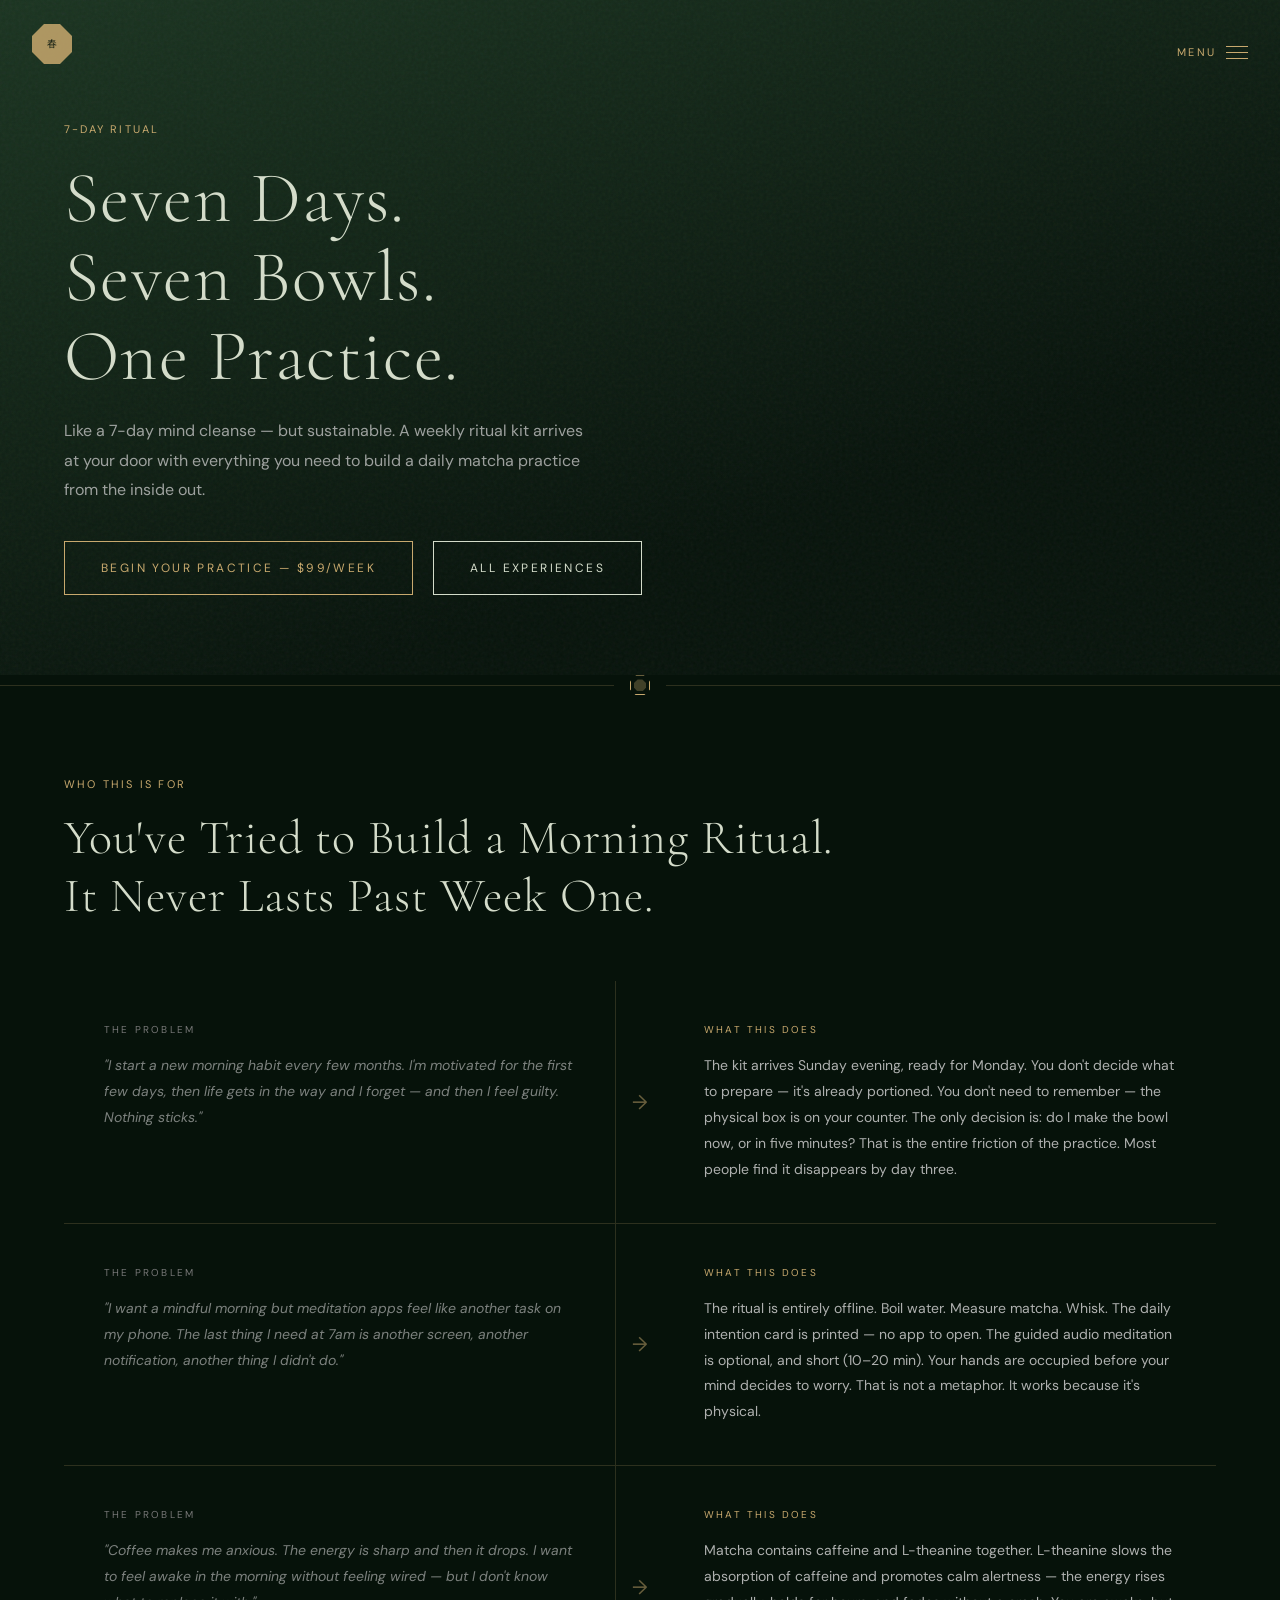
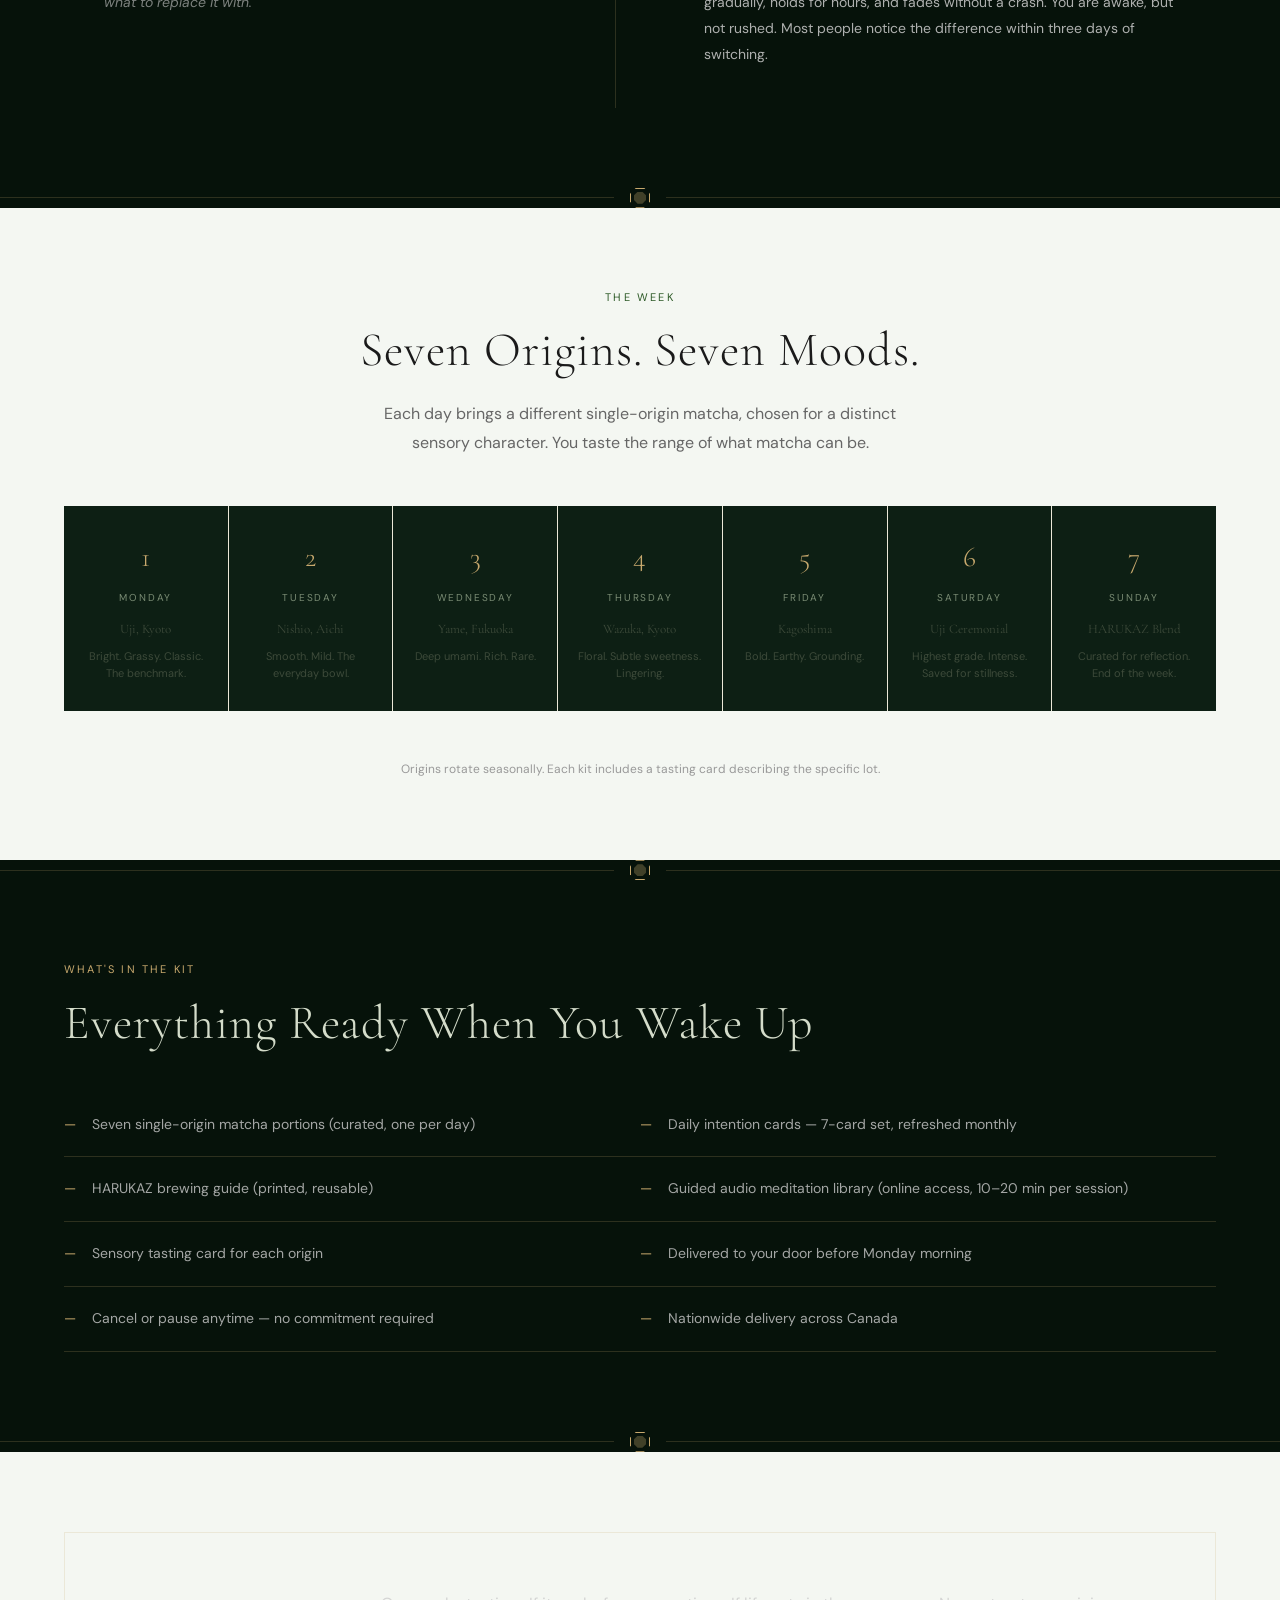
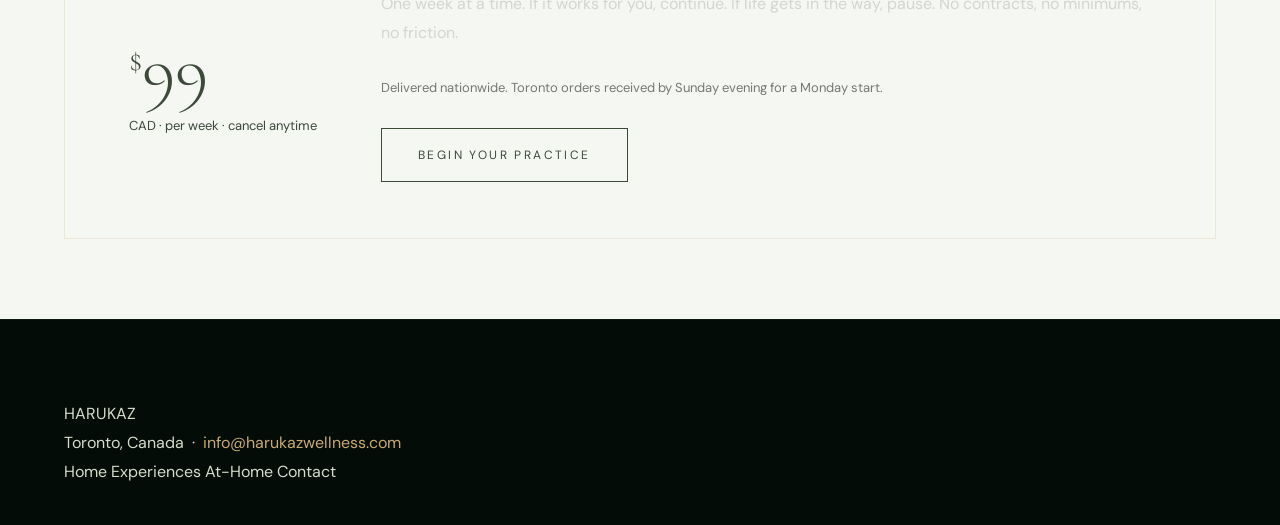
==== commit e59276ba: "Rewrite pain point sections with clear Problem → Solution structure Each pain block now shows: custo" ====
--- a/7-day.html
+++ b/7-day.html
@@ -128,39 +128,82 @@
 
 <div class="divider"><div class="divider__line"></div><div class="divider__octagon"></div><div class="divider__line"></div></div>
 
-<!-- Pain Points -->
+<!-- Pain Points & Solutions -->
 <section class="section section--dark" style="padding:80px 0;">
   <div class="container">
-    <div class="section-header reveal" style="margin-bottom:48px;">
-      <div class="label">WHY THIS EXISTS</div>
-      <h2>You Want a Morning Practice.<br>But You Don't Know Where to Start.</h2>
-    </div>
-
-    <div class="pain-grid reveal">
-      <div class="pain-card">
-        <span class="pain-card__icon">◯</span>
-        <p class="pain-card__q">"I start things and stop them after a week."</p>
-        <p class="pain-card__a">Most rituals fail not because of willpower — but because the effort of beginning is too high each day. When everything arrives ready, the only thing left is to show up.</p>
-      </div>
-      <div class="pain-card">
-        <span class="pain-card__icon">◯</span>
-        <p class="pain-card__q">"I want to add mindfulness to my mornings but meditation apps don't work for me."</p>
-        <p class="pain-card__a">Screens in the morning are counterproductive. A physical ritual — hands, water, a bowl — grounds you in a way that an app cannot. It doesn't require you to focus. It gives you something to focus on.</p>
-      </div>
-      <div class="pain-card">
-        <span class="pain-card__icon">◯</span>
-        <p class="pain-card__q">"I drink coffee every day and I'm tired of how it makes me feel."</p>
-        <p class="pain-card__a">Matcha provides a sustained, clean energy through the combination of caffeine and L-theanine — without the spike or crash. The ritual of making it sets the tone for the day before you've opened a single tab.</p>
-      </div>
-    </div>
-
-    <div class="reveal" style="max-width:620px;">
-      <p style="color:rgba(204,204,204,0.8);line-height:1.95;font-size:15px;">
-        The 7-Day Ritual doesn't ask you to overhaul your routine. It asks for seven minutes, once a day, for seven days. At the end of the week, most people order the next one without thinking about it. That is the point.
-      </p>
+    <div class="section-header reveal" style="margin-bottom:56px;">
+      <div class="label">WHO THIS IS FOR</div>
+      <h2>You've Tried to Build a Morning Ritual.<br>It Never Lasts Past Week One.</h2>
+    </div>
+
+    <div class="ps-grid reveal">
+
+      <div class="ps-block">
+        <div class="ps-problem">
+          <p class="ps-tag">The Problem</p>
+          <p class="ps-text">"I start a new morning habit every few months. I'm motivated for the first few days, then life gets in the way and I forget — and then I feel guilty. Nothing sticks."</p>
+        </div>
+        <div class="ps-arrow">→</div>
+        <div class="ps-solution">
+          <p class="ps-tag">What This Does</p>
+          <p class="ps-text">The kit arrives Sunday evening, ready for Monday. You don't decide what to prepare — it's already portioned. You don't need to remember — the physical box is on your counter. The only decision is: do I make the bowl now, or in five minutes? That is the entire friction of the practice. Most people find it disappears by day three.</p>
+        </div>
+      </div>
+
+      <div class="ps-block">
+        <div class="ps-problem">
+          <p class="ps-tag">The Problem</p>
+          <p class="ps-text">"I want a mindful morning but meditation apps feel like another task on my phone. The last thing I need at 7am is another screen, another notification, another thing I didn't do."</p>
+        </div>
+        <div class="ps-arrow">→</div>
+        <div class="ps-solution">
+          <p class="ps-tag">What This Does</p>
+          <p class="ps-text">The ritual is entirely offline. Boil water. Measure matcha. Whisk. The daily intention card is printed — no app to open. The guided audio meditation is optional, and short (10–20 min). Your hands are occupied before your mind decides to worry. That is not a metaphor. It works because it's physical.</p>
+        </div>
+      </div>
+
+      <div class="ps-block">
+        <div class="ps-problem">
+          <p class="ps-tag">The Problem</p>
+          <p class="ps-text">"Coffee makes me anxious. The energy is sharp and then it drops. I want to feel awake in the morning without feeling wired — but I don't know what to replace it with."</p>
+        </div>
+        <div class="ps-arrow">→</div>
+        <div class="ps-solution">
+          <p class="ps-tag">What This Does</p>
+          <p class="ps-text">Matcha contains caffeine and L-theanine together. L-theanine slows the absorption of caffeine and promotes calm alertness — the energy rises gradually, holds for hours, and fades without a crash. You are awake, but not rushed. Most people notice the difference within three days of switching.</p>
+        </div>
+      </div>
+
     </div>
   </div>
 </section>
+
+<style>
+.ps-grid { display: flex; flex-direction: column; gap: 1px; background: var(--border); }
+.ps-block {
+  display: grid; grid-template-columns: 1fr 48px 1fr;
+  background: var(--bg-dark);
+}
+.ps-problem, .ps-solution { padding: 40px 40px; }
+.ps-problem { border-right: 1px solid var(--border); }
+.ps-arrow {
+  display: flex; align-items: center; justify-content: center;
+  font-size: 20px; color: var(--gold); opacity: 0.5;
+}
+.ps-tag {
+  font-size: 10px; letter-spacing: 0.22em; text-transform: uppercase; margin-bottom: 14px;
+}
+.ps-problem .ps-tag { color: #777; }
+.ps-solution .ps-tag { color: var(--gold); }
+.ps-text { font-size: 14px; line-height: 1.85; }
+.ps-problem .ps-text { color: rgba(204,204,204,0.6); font-style: italic; }
+.ps-solution .ps-text { color: rgba(204,204,204,0.85); }
+@media (max-width: 768px) {
+  .ps-block { grid-template-columns: 1fr; }
+  .ps-arrow { transform: rotate(90deg); height: 40px; }
+  .ps-problem { border-right: none; border-bottom: 1px solid var(--border); }
+}
+</style>
 
 <div class="divider"><div class="divider__line"></div><div class="divider__octagon"></div><div class="divider__line"></div></div>
 
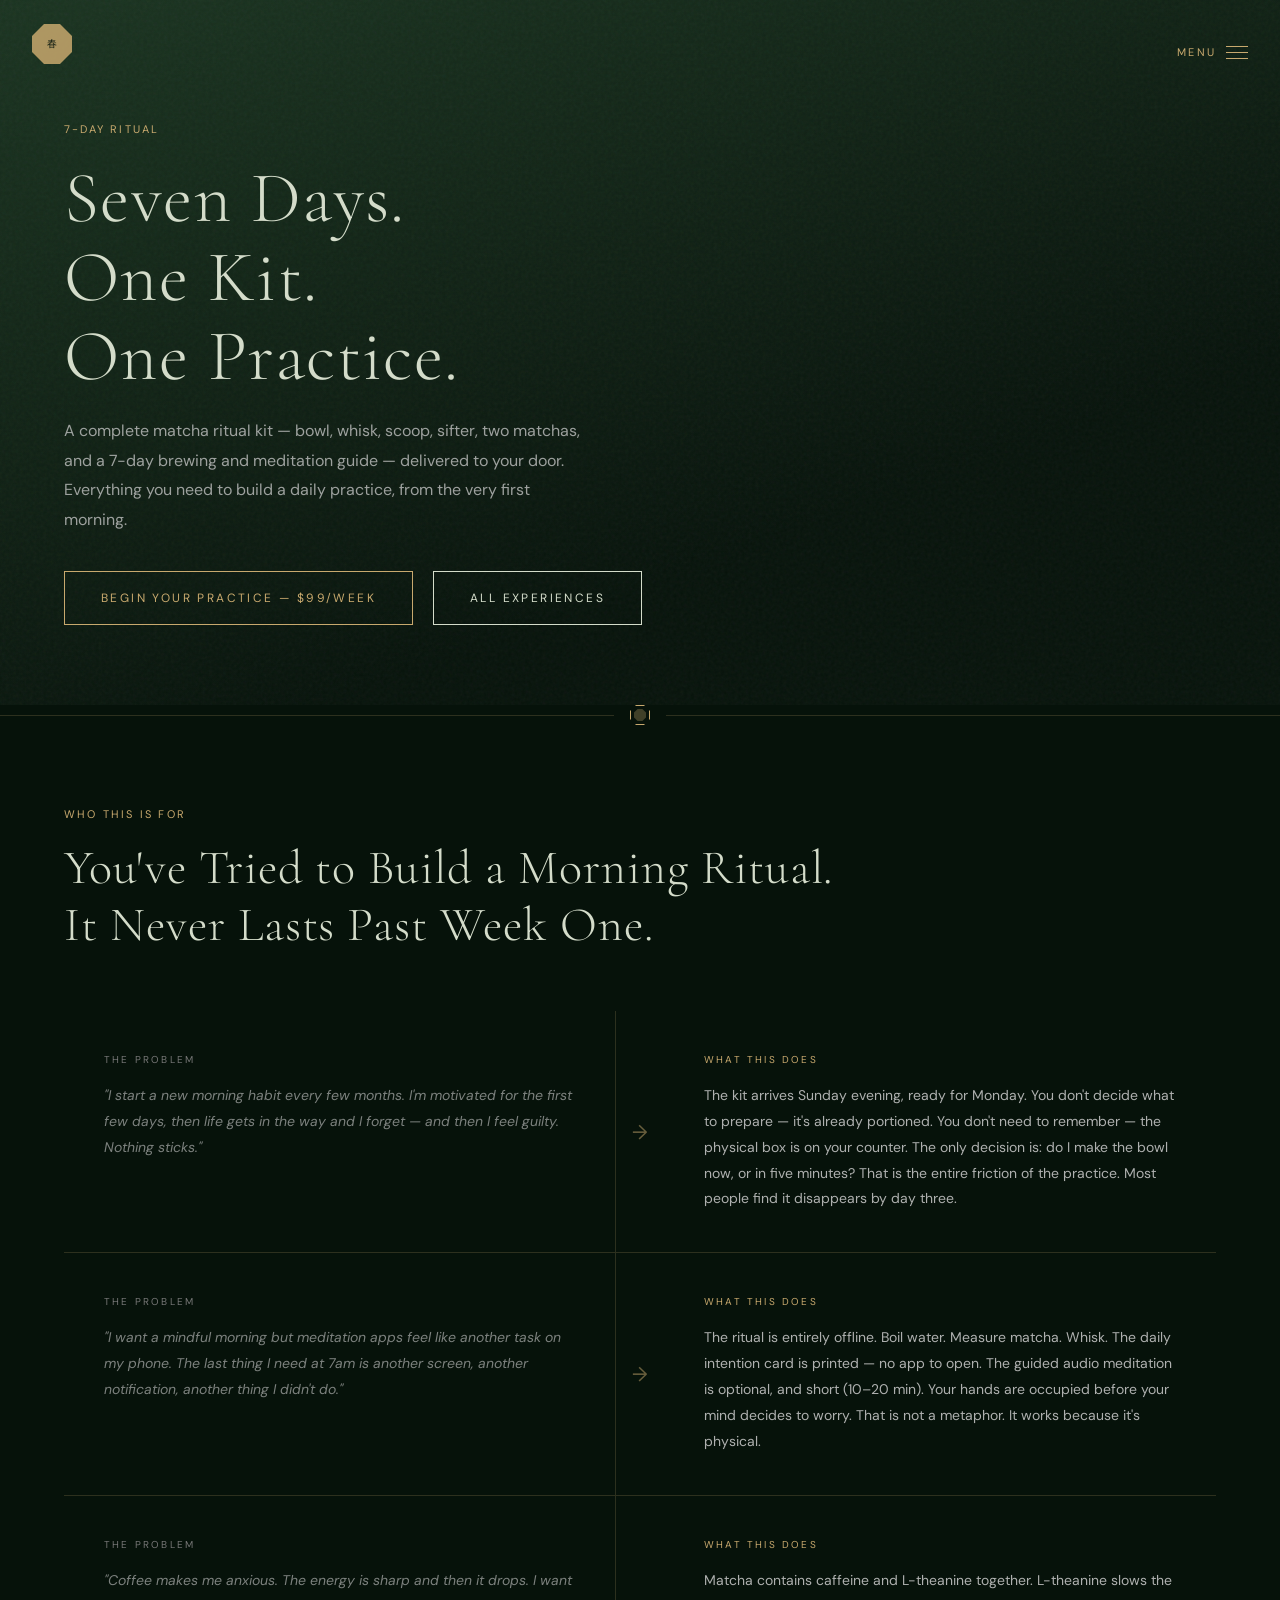
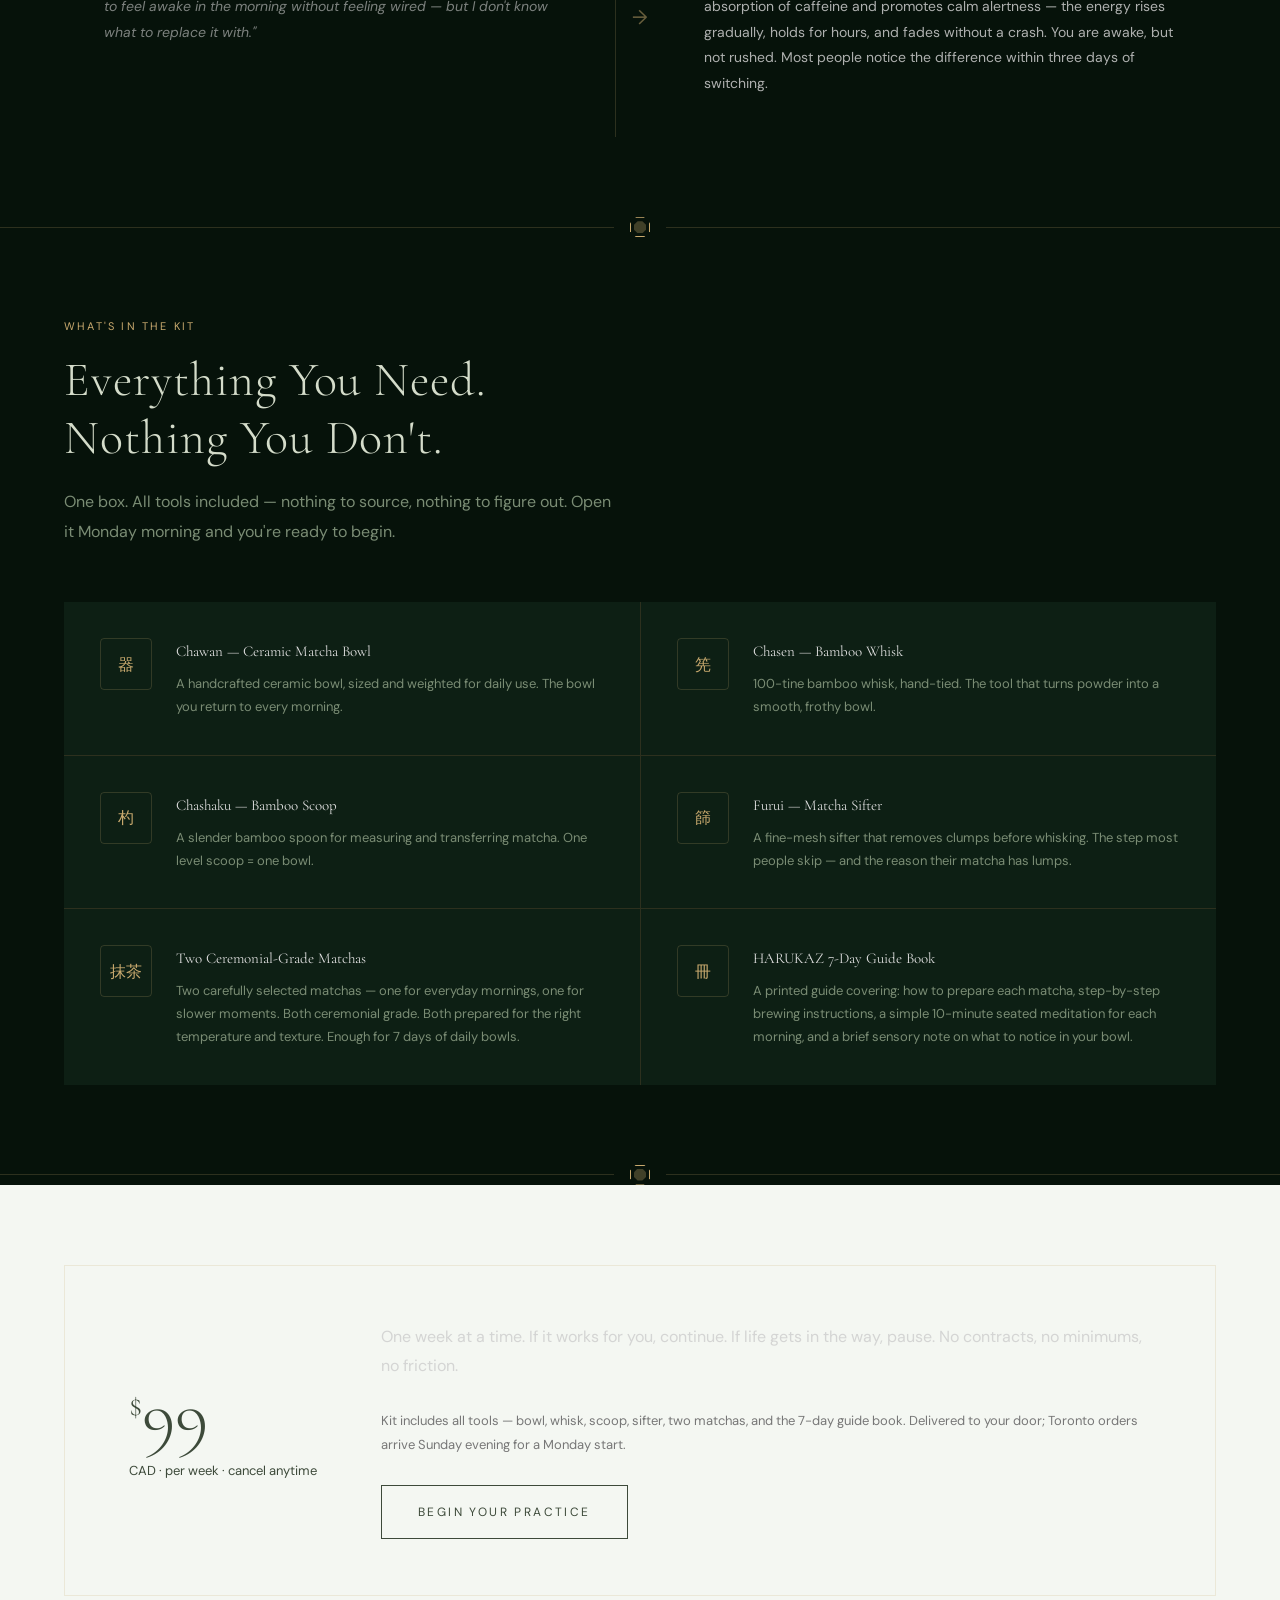
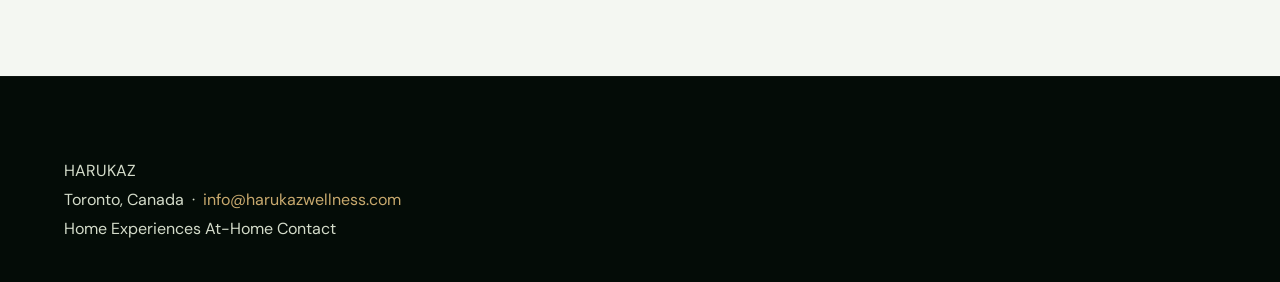
==== commit 07e3cb81: "Update 7-day ritual: 2 matchas, real kit contents, remove seven origins section - Hero updated to re" ====
--- a/7-day.html
+++ b/7-day.html
@@ -115,9 +115,9 @@
 <header class="page-hero" style="min-height:56vh;">
   <div class="container">
     <div class="label reveal">7-DAY RITUAL</div>
-    <h1 class="reveal reveal-delay-1">Seven Days.<br>Seven Bowls.<br>One Practice.</h1>
+    <h1 class="reveal reveal-delay-1">Seven Days.<br>One Kit.<br>One Practice.</h1>
     <p style="max-width:520px;color:rgba(204,204,204,0.75);margin-top:20px;line-height:1.85;" class="reveal reveal-delay-2">
-      Like a 7-day mind cleanse — but sustainable. A weekly ritual kit arrives at your door with everything you need to build a daily matcha practice from the inside out.
+      A complete matcha ritual kit — bowl, whisk, scoop, sifter, two matchas, and a 7-day brewing and meditation guide — delivered to your door. Everything you need to build a daily practice, from the very first morning.
     </p>
     <div style="margin-top:36px;" class="reveal reveal-delay-2">
       <a href="https://buy.stripe.com/6oUfZa7tbcsg73Kci7cIE03" class="btn btn--gold" style="margin-right:16px;">Begin Your Practice — $99/week</a>
@@ -207,83 +207,85 @@
 
 <div class="divider"><div class="divider__line"></div><div class="divider__octagon"></div><div class="divider__line"></div></div>
 
-<!-- The 7 Days -->
-<section class="section section--light" style="padding:80px 0;">
-  <div class="container">
-    <div class="section-header section-header--centered reveal" style="margin-bottom:48px;">
-      <div class="label">THE WEEK</div>
-      <h2>Seven Origins. Seven Moods.</h2>
-      <p style="max-width:520px;color:#666;margin:12px auto 0;line-height:1.8;">Each day brings a different single-origin matcha, chosen for a distinct sensory character. You taste the range of what matcha can be.</p>
-    </div>
-    <div class="week-flow reveal">
-      <div class="day-card">
-        <span class="day-card__num">1</span>
-        <span class="day-card__name">Monday</span>
-        <p class="day-card__origin">Uji, Kyoto</p>
-        <p class="day-card__note">Bright. Grassy. Classic. The benchmark.</p>
-      </div>
-      <div class="day-card">
-        <span class="day-card__num">2</span>
-        <span class="day-card__name">Tuesday</span>
-        <p class="day-card__origin">Nishio, Aichi</p>
-        <p class="day-card__note">Smooth. Mild. The everyday bowl.</p>
-      </div>
-      <div class="day-card">
-        <span class="day-card__num">3</span>
-        <span class="day-card__name">Wednesday</span>
-        <p class="day-card__origin">Yame, Fukuoka</p>
-        <p class="day-card__note">Deep umami. Rich. Rare.</p>
-      </div>
-      <div class="day-card">
-        <span class="day-card__num">4</span>
-        <span class="day-card__name">Thursday</span>
-        <p class="day-card__origin">Wazuka, Kyoto</p>
-        <p class="day-card__note">Floral. Subtle sweetness. Lingering.</p>
-      </div>
-      <div class="day-card">
-        <span class="day-card__num">5</span>
-        <span class="day-card__name">Friday</span>
-        <p class="day-card__origin">Kagoshima</p>
-        <p class="day-card__note">Bold. Earthy. Grounding.</p>
-      </div>
-      <div class="day-card">
-        <span class="day-card__num">6</span>
-        <span class="day-card__name">Saturday</span>
-        <p class="day-card__origin">Uji Ceremonial</p>
-        <p class="day-card__note">Highest grade. Intense. Saved for stillness.</p>
-      </div>
-      <div class="day-card">
-        <span class="day-card__num">7</span>
-        <span class="day-card__name">Sunday</span>
-        <p class="day-card__origin">HARUKAZ Blend</p>
-        <p class="day-card__note">Curated for reflection. End of the week.</p>
-      </div>
-    </div>
-    <p style="text-align:center;font-size:12px;color:#999;margin-top:16px;">Origins rotate seasonally. Each kit includes a tasting card describing the specific lot.</p>
-  </div>
-</section>
-
-<div class="divider"><div class="divider__line"></div><div class="divider__octagon"></div><div class="divider__line"></div></div>
-
 <!-- What's included -->
 <section class="section section--dark" style="padding:80px 0;">
   <div class="container">
-    <div class="section-header reveal" style="margin-bottom:40px;">
+    <div class="section-header reveal" style="margin-bottom:56px;">
       <div class="label">WHAT'S IN THE KIT</div>
-      <h2>Everything Ready When You Wake Up</h2>
-    </div>
-    <ul class="includes-list reveal">
-      <li>Seven single-origin matcha portions (curated, one per day)</li>
-      <li>Daily intention cards — 7-card set, refreshed monthly</li>
-      <li>HARUKAZ brewing guide (printed, reusable)</li>
-      <li>Guided audio meditation library (online access, 10–20 min per session)</li>
-      <li>Sensory tasting card for each origin</li>
-      <li>Delivered to your door before Monday morning</li>
-      <li>Cancel or pause anytime — no commitment required</li>
-      <li>Nationwide delivery across Canada</li>
-    </ul>
+      <h2>Everything You Need.<br>Nothing You Don't.</h2>
+      <p style="max-width:560px;color:var(--text-muted);margin-top:16px;line-height:1.85;">One box. All tools included — nothing to source, nothing to figure out. Open it Monday morning and you're ready to begin.</p>
+    </div>
+
+    <div class="kit-grid reveal">
+      <div class="kit-item">
+        <div class="kit-item__img">器</div>
+        <div>
+          <p class="kit-item__name">Chawan — Ceramic Matcha Bowl</p>
+          <p class="kit-item__desc">A handcrafted ceramic bowl, sized and weighted for daily use. The bowl you return to every morning.</p>
+        </div>
+      </div>
+      <div class="kit-item">
+        <div class="kit-item__img">筅</div>
+        <div>
+          <p class="kit-item__name">Chasen — Bamboo Whisk</p>
+          <p class="kit-item__desc">100-tine bamboo whisk, hand-tied. The tool that turns powder into a smooth, frothy bowl.</p>
+        </div>
+      </div>
+      <div class="kit-item">
+        <div class="kit-item__img">杓</div>
+        <div>
+          <p class="kit-item__name">Chashaku — Bamboo Scoop</p>
+          <p class="kit-item__desc">A slender bamboo spoon for measuring and transferring matcha. One level scoop = one bowl.</p>
+        </div>
+      </div>
+      <div class="kit-item">
+        <div class="kit-item__img">篩</div>
+        <div>
+          <p class="kit-item__name">Furui — Matcha Sifter</p>
+          <p class="kit-item__desc">A fine-mesh sifter that removes clumps before whisking. The step most people skip — and the reason their matcha has lumps.</p>
+        </div>
+      </div>
+      <div class="kit-item">
+        <div class="kit-item__img">抹茶</div>
+        <div>
+          <p class="kit-item__name">Two Ceremonial-Grade Matchas</p>
+          <p class="kit-item__desc">Two carefully selected matchas — one for everyday mornings, one for slower moments. Both ceremonial grade. Both prepared for the right temperature and texture. Enough for 7 days of daily bowls.</p>
+        </div>
+      </div>
+      <div class="kit-item">
+        <div class="kit-item__img">冊</div>
+        <div>
+          <p class="kit-item__name">HARUKAZ 7-Day Guide Book</p>
+          <p class="kit-item__desc">A printed guide covering: how to prepare each matcha, step-by-step brewing instructions, a simple 10-minute seated meditation for each morning, and a brief sensory note on what to notice in your bowl.</p>
+        </div>
+      </div>
+    </div>
   </div>
 </section>
+
+<style>
+.kit-grid {
+  display: grid; grid-template-columns: 1fr 1fr;
+  gap: 1px; background: var(--border);
+}
+.kit-item {
+  background: var(--card-1); padding: 36px 36px;
+  display: flex; gap: 24px; align-items: flex-start;
+}
+.kit-item__img {
+  width: 52px; height: 52px; flex-shrink: 0;
+  border: 1px solid var(--border); border-radius: 4px;
+  display: flex; align-items: center; justify-content: center;
+  font-size: 16px; color: var(--gold); letter-spacing: 0;
+  font-family: serif;
+}
+.kit-item__name {
+  font-family: var(--font-display); font-size: 15px; color: #ddd;
+  margin-bottom: 8px;
+}
+.kit-item__desc { font-size: 13px; color: var(--text-muted); line-height: 1.75; }
+@media (max-width: 768px) { .kit-grid { grid-template-columns: 1fr; } }
+</style>
 
 <div class="divider"><div class="divider__line"></div><div class="divider__octagon"></div><div class="divider__line"></div></div>
 
@@ -297,7 +299,7 @@
       </div>
       <div class="price-box__detail">
         <p>One week at a time. If it works for you, continue. If life gets in the way, pause. No contracts, no minimums, no friction.</p>
-        <p style="font-size:13px;color:#777;margin-bottom:28px;">Delivered nationwide. Toronto orders received by Sunday evening for a Monday start.</p>
+        <p style="font-size:13px;color:#777;margin-bottom:28px;">Kit includes all tools — bowl, whisk, scoop, sifter, two matchas, and the 7-day guide book. Delivered to your door; Toronto orders arrive Sunday evening for a Monday start.</p>
         <a href="https://buy.stripe.com/6oUfZa7tbcsg73Kci7cIE03" class="btn btn--dark">Begin Your Practice</a>
       </div>
     </div>
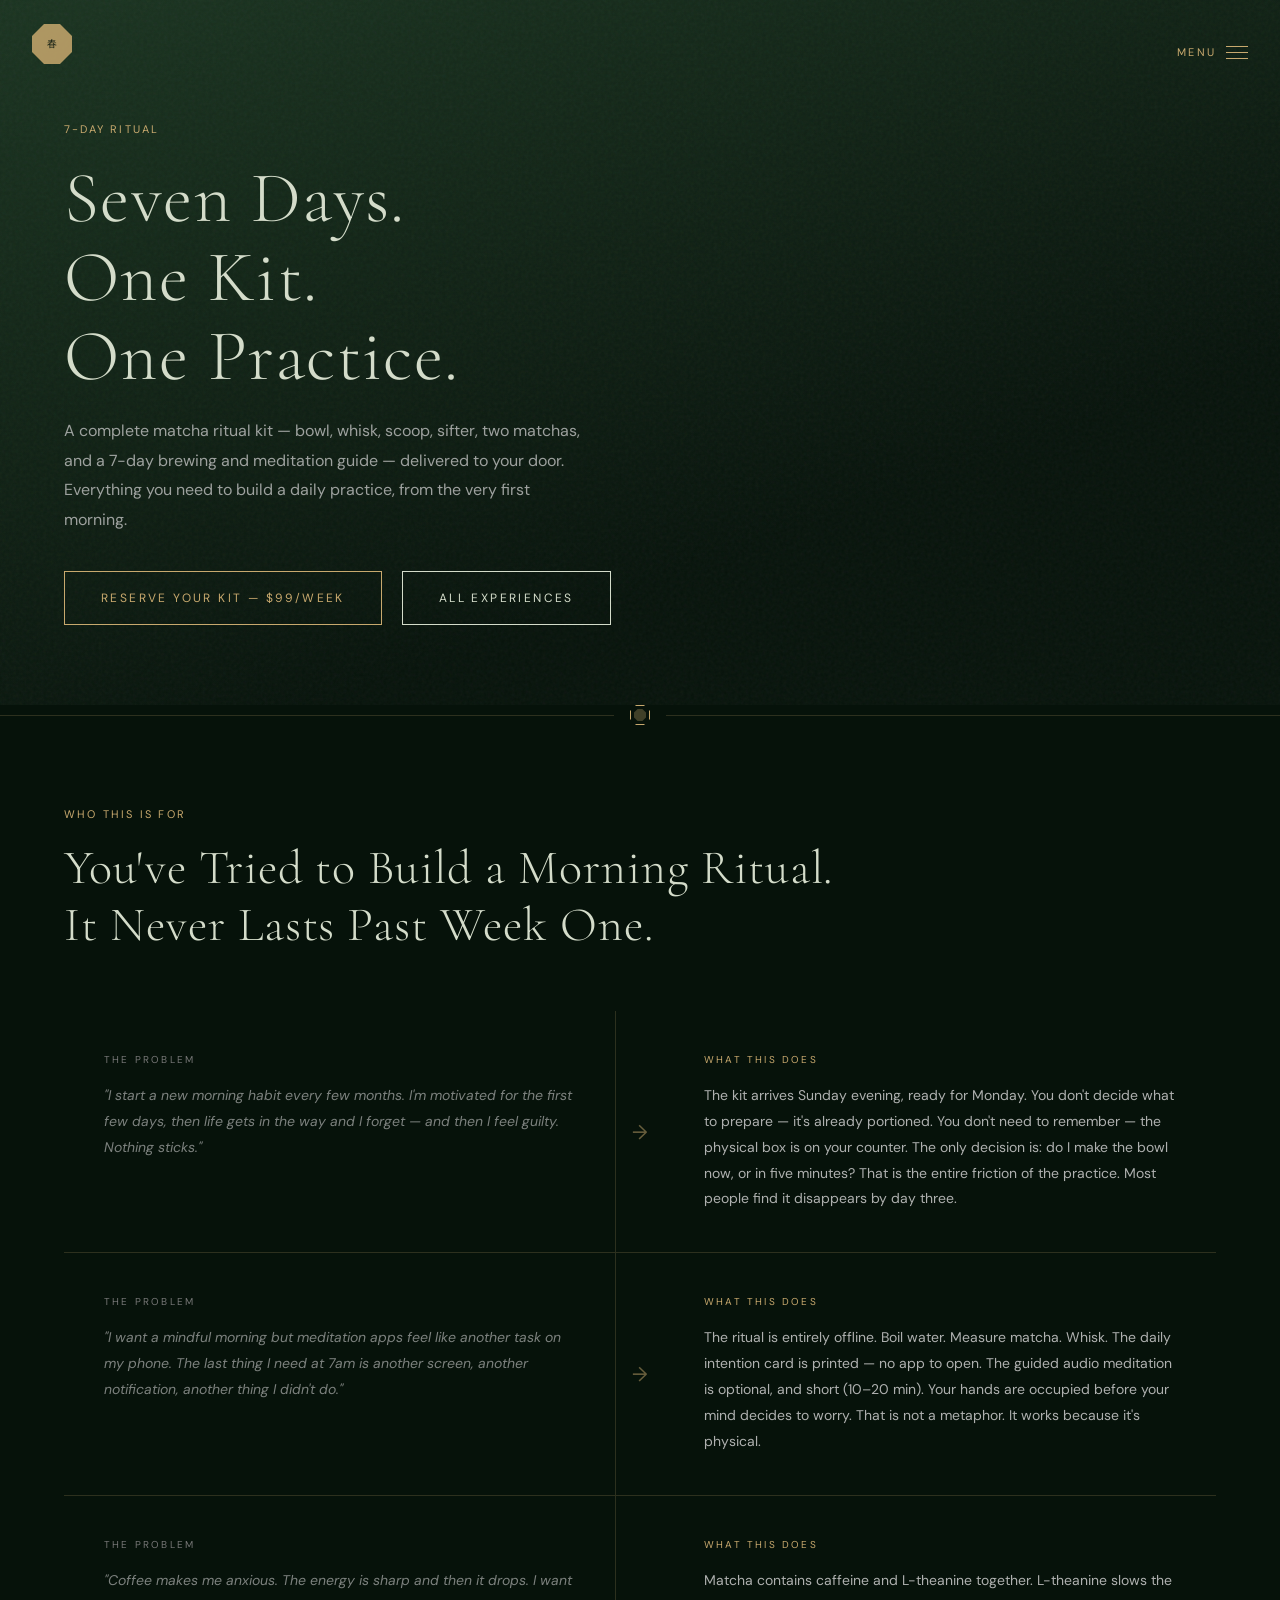
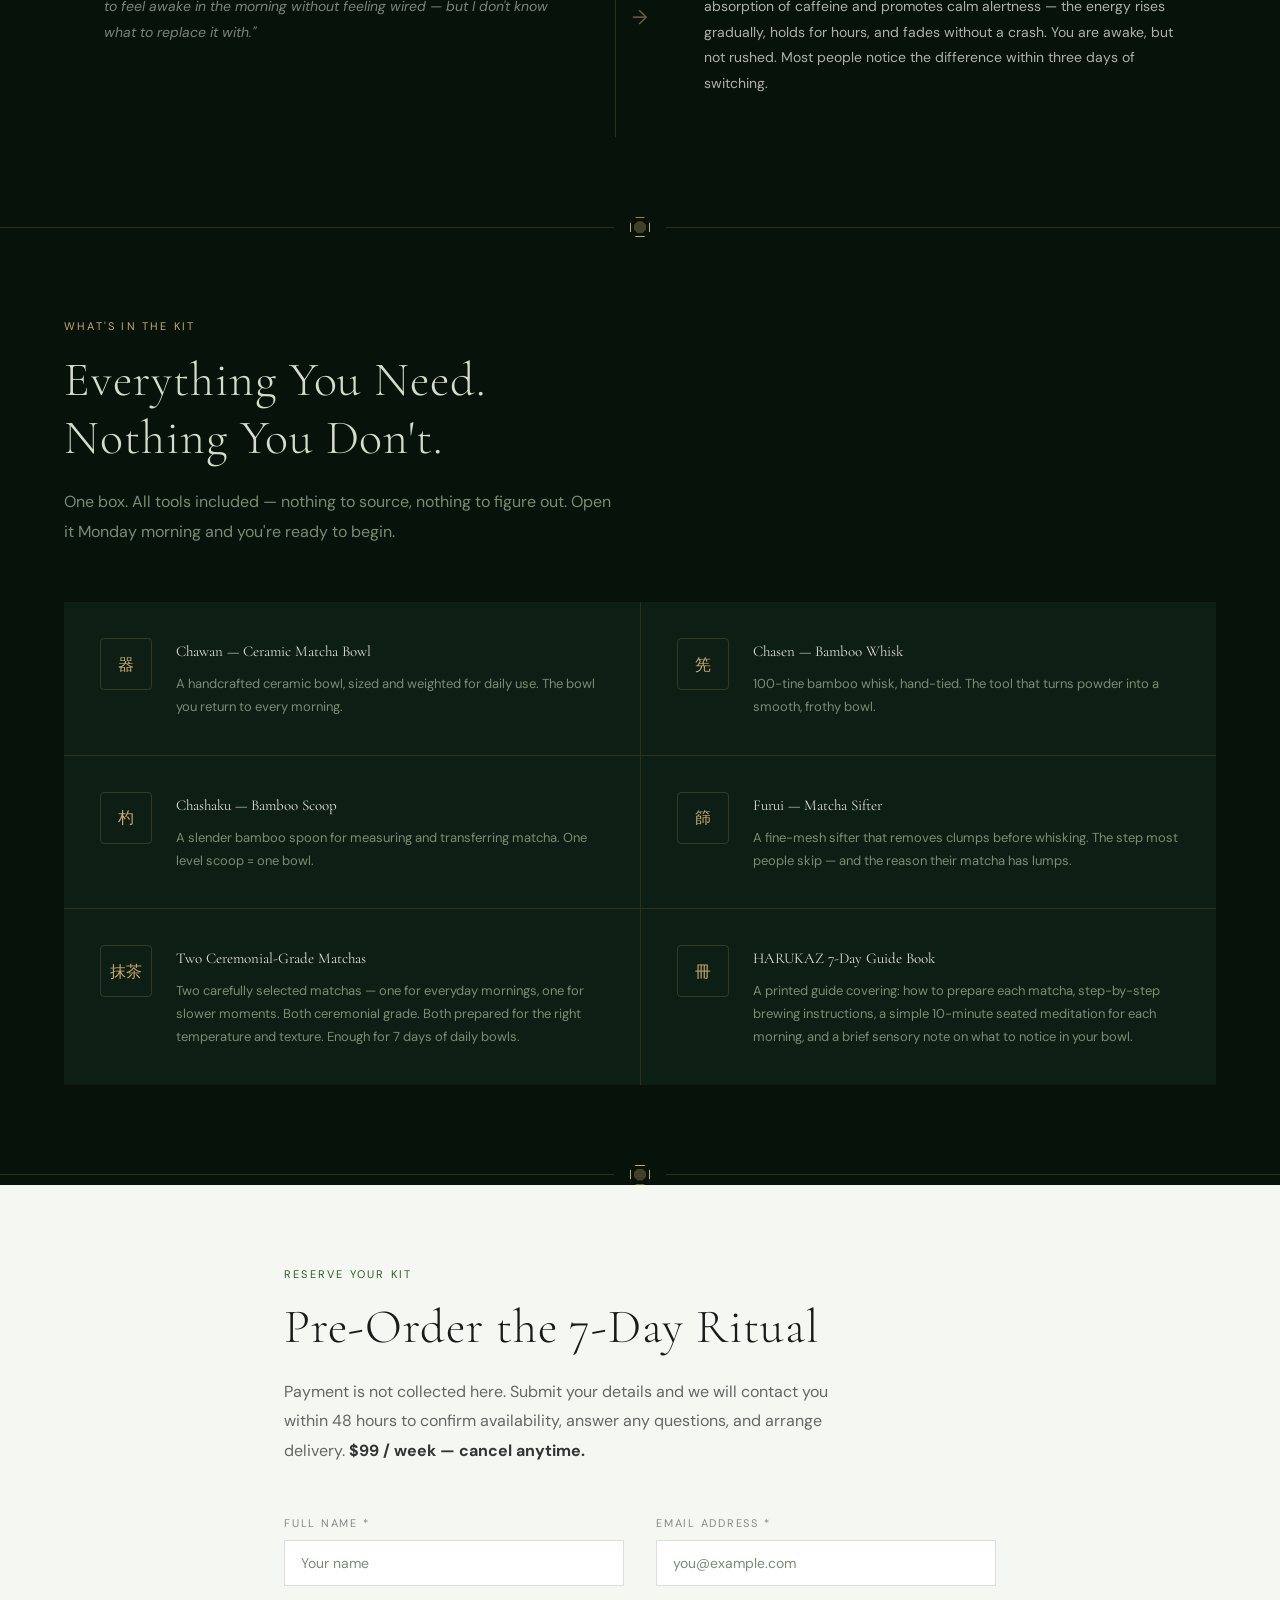
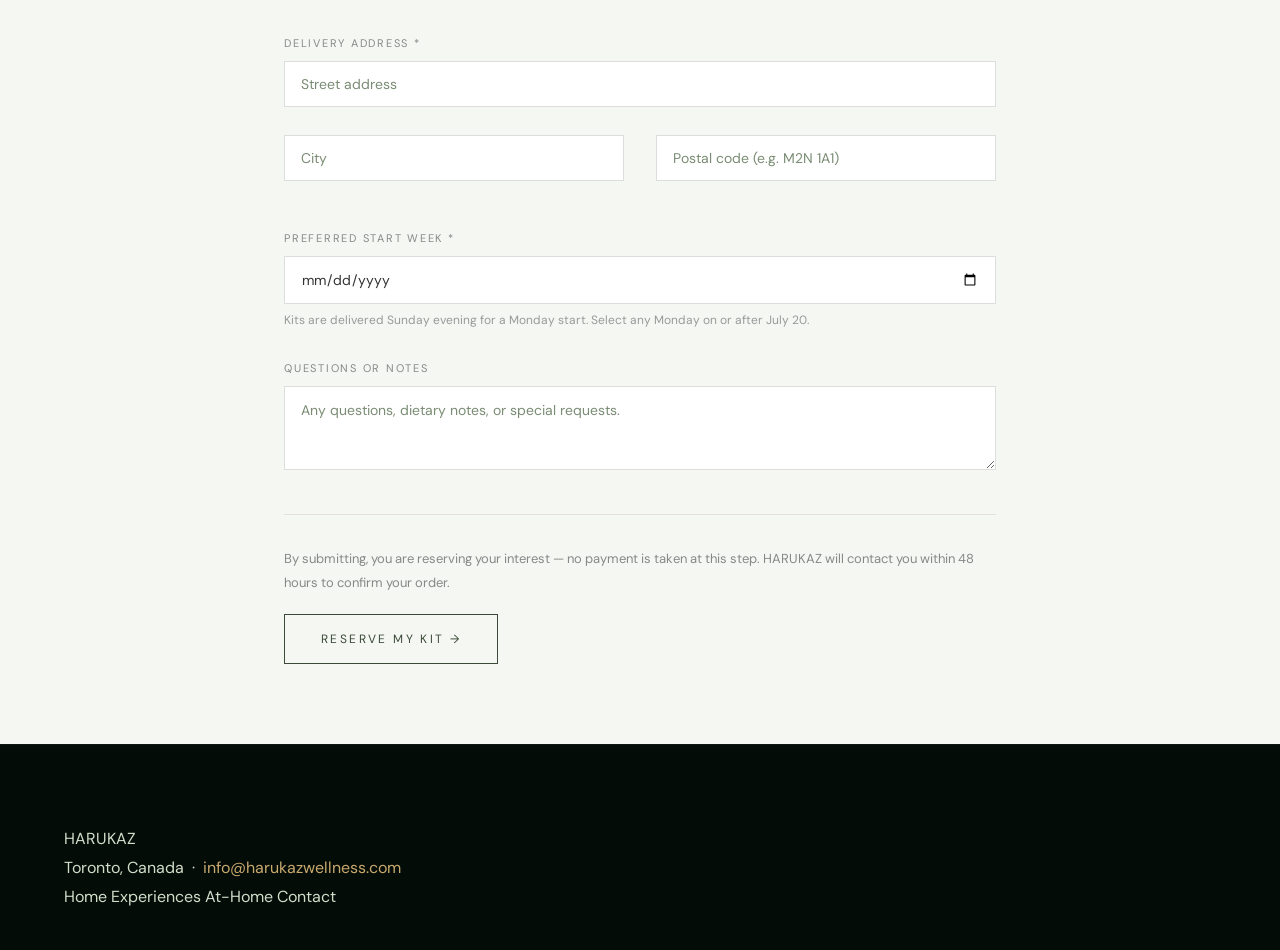
==== commit 6e4048ce: "Schedule management, July 20 open date, 7-day pre-order form - home-visit.html: added MIN_DATE (July" ====
--- a/7-day.html
+++ b/7-day.html
@@ -120,7 +120,7 @@
       A complete matcha ritual kit — bowl, whisk, scoop, sifter, two matchas, and a 7-day brewing and meditation guide — delivered to your door. Everything you need to build a daily practice, from the very first morning.
     </p>
     <div style="margin-top:36px;" class="reveal reveal-delay-2">
-      <a href="https://buy.stripe.com/6oUfZa7tbcsg73Kci7cIE03" class="btn btn--gold" style="margin-right:16px;">Begin Your Practice — $99/week</a>
+      <a href="#reserve" class="btn btn--gold" style="margin-right:16px;">Reserve Your Kit — $99/week</a>
       <a href="services.html" class="btn btn--ghost">All Experiences</a>
     </div>
   </div>
@@ -289,22 +289,123 @@
 
 <div class="divider"><div class="divider__line"></div><div class="divider__octagon"></div><div class="divider__line"></div></div>
 
-<!-- Price & CTA -->
-<section class="section section--light" style="padding:80px 0;">
-  <div class="container">
-    <div class="price-box reveal">
-      <div>
-        <p class="price-box__num"><span>$</span>99</p>
-        <p class="price-box__per">CAD · per week · cancel anytime</p>
-      </div>
-      <div class="price-box__detail">
-        <p>One week at a time. If it works for you, continue. If life gets in the way, pause. No contracts, no minimums, no friction.</p>
-        <p style="font-size:13px;color:#777;margin-bottom:28px;">Kit includes all tools — bowl, whisk, scoop, sifter, two matchas, and the 7-day guide book. Delivered to your door; Toronto orders arrive Sunday evening for a Monday start.</p>
-        <a href="https://buy.stripe.com/6oUfZa7tbcsg73Kci7cIE03" class="btn btn--dark">Begin Your Practice</a>
-      </div>
-    </div>
+<!-- Pre-order / Reservation -->
+<section class="section section--light" style="padding:80px 0;" id="reserve">
+  <div class="container" style="max-width:760px;">
+
+    <div class="section-header reveal" style="margin-bottom:48px;">
+      <div class="label">RESERVE YOUR KIT</div>
+      <h2>Pre-Order the 7-Day Ritual</h2>
+      <p style="color:#666;margin-top:16px;line-height:1.85;max-width:560px;">
+        Payment is not collected here. Submit your details and we will contact you within 48 hours to confirm availability, answer any questions, and arrange delivery. <strong style="color:#333;">$99 / week — cancel anytime.</strong>
+      </p>
+    </div>
+
+    <!-- Reservation form -->
+    <form id="preorder-form" action="https://formspree.io/f/mbdvyqgz" method="POST" class="reveal">
+      <input type="hidden" name="service" value="7-Day Matcha Ritual Kit — Pre-order">
+
+      <div style="display:grid;grid-template-columns:1fr 1fr;gap:20px 32px;">
+        <div class="form-group">
+          <label class="form-label" for="po-name">Full Name *</label>
+          <input class="form-input" type="text" id="po-name" name="name" required placeholder="Your name">
+        </div>
+        <div class="form-group">
+          <label class="form-label" for="po-email">Email Address *</label>
+          <input class="form-input" type="email" id="po-email" name="email" required placeholder="you@example.com">
+        </div>
+      </div>
+
+      <div class="form-group" style="margin-top:20px;">
+        <label class="form-label" for="po-address">Delivery Address *</label>
+        <input class="form-input" type="text" id="po-address" name="address_street" required placeholder="Street address">
+      </div>
+      <div style="display:grid;grid-template-columns:1fr 1fr;gap:20px 32px;margin-top:12px;">
+        <div class="form-group">
+          <input class="form-input" type="text" name="address_city" required placeholder="City">
+        </div>
+        <div class="form-group">
+          <input class="form-input" type="text" name="address_postal" required placeholder="Postal code (e.g. M2N 1A1)">
+        </div>
+      </div>
+
+      <div class="form-group" style="margin-top:20px;">
+        <label class="form-label" for="po-week">Preferred Start Week *</label>
+        <input class="form-input" type="date" id="po-week" name="preferred_start_date" required
+               min="2026-07-20"
+               style="color:#333;">
+        <p style="font-size:12px;color:#999;margin-top:6px;">Kits are delivered Sunday evening for a Monday start. Select any Monday on or after July 20.</p>
+      </div>
+
+      <div class="form-group" style="margin-top:20px;">
+        <label class="form-label" for="po-message">Questions or Notes</label>
+        <textarea class="form-input" id="po-message" name="message" rows="3"
+                  style="resize:vertical;font-family:inherit;font-size:14px;padding:14px 16px;"
+                  placeholder="Any questions, dietary notes, or special requests."></textarea>
+      </div>
+
+      <div style="margin-top:36px;border-top:1px solid #e5e0d8;padding-top:32px;">
+        <p style="font-size:13px;color:#888;margin-bottom:20px;">
+          By submitting, you are reserving your interest — no payment is taken at this step. HARUKAZ will contact you within 48 hours to confirm your order.
+        </p>
+        <button type="submit" id="po-submit" class="btn btn--dark">Reserve My Kit →</button>
+      </div>
+    </form>
+
+    <!-- Confirmation -->
+    <div id="preorder-confirm" style="display:none;text-align:center;padding:56px 0;">
+      <div style="font-size:32px;margin-bottom:24px;">◎</div>
+      <h3 style="font-family:var(--font-display);font-size:28px;font-weight:300;color:#333;margin-bottom:16px;">Reservation Received.</h3>
+      <p style="color:#666;line-height:1.85;max-width:480px;margin:0 auto;">
+        Thank you. We will review your order and be in touch within 48 hours to confirm delivery details and arrange payment. Check your inbox — including your spam folder.
+      </p>
+      <p style="margin-top:24px;font-size:13px;color:#999;">
+        Questions in the meantime? <a href="mailto:info@harukazwellness.com" style="color:var(--matcha);">info@harukazwellness.com</a>
+      </p>
+    </div>
+
   </div>
 </section>
+
+<style>
+.form-label { display:block;font-size:11px;letter-spacing:0.16em;text-transform:uppercase;color:#888;margin-bottom:8px; }
+.form-input {
+  width:100%;box-sizing:border-box;
+  background:#fff;border:1px solid #ddd;
+  padding:13px 16px;font-size:14px;font-family:inherit;color:#333;
+  outline:none;transition:border-color 0.2s;
+}
+.form-input:focus { border-color:#8B7355; }
+@media (max-width:640px) {
+  #preorder-form > div[style*="grid-template-columns:1fr 1fr"] { grid-template-columns:1fr!important; }
+}
+</style>
+
+<script>
+document.getElementById('preorder-form').addEventListener('submit', async function(e) {
+  e.preventDefault();
+  const btn = document.getElementById('po-submit');
+  btn.textContent = 'Sending…';
+  btn.disabled = true;
+  try {
+    const res = await fetch(this.action, {
+      method: 'POST',
+      body: new FormData(this),
+      headers: { 'Accept': 'application/json' }
+    });
+    if (res.ok) {
+      document.getElementById('preorder-form').style.display = 'none';
+      document.getElementById('preorder-confirm').style.display = 'block';
+    } else {
+      btn.textContent = 'Error — please email us directly';
+      btn.disabled = false;
+    }
+  } catch {
+    btn.textContent = 'Error — please email us directly';
+    btn.disabled = false;
+  }
+});
+</script>
 
 <!-- Footer -->
 <footer class="footer">
